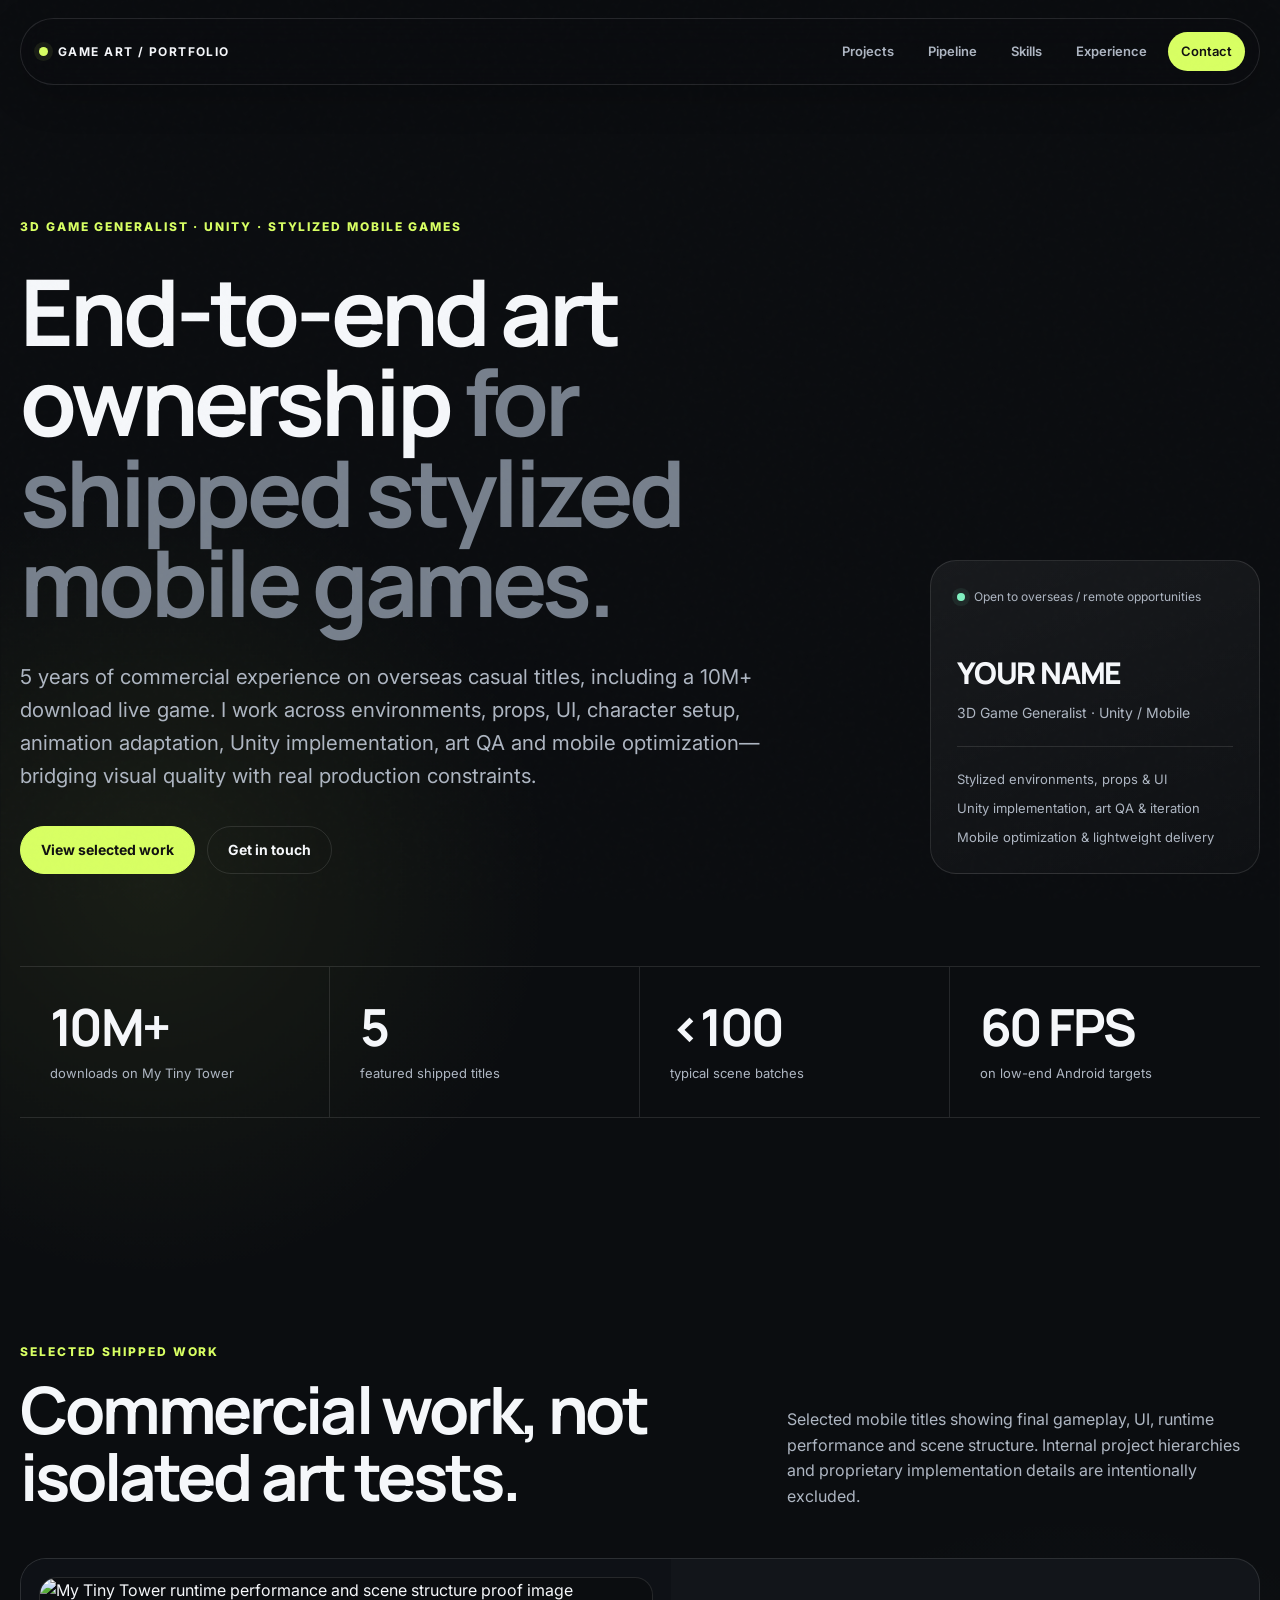
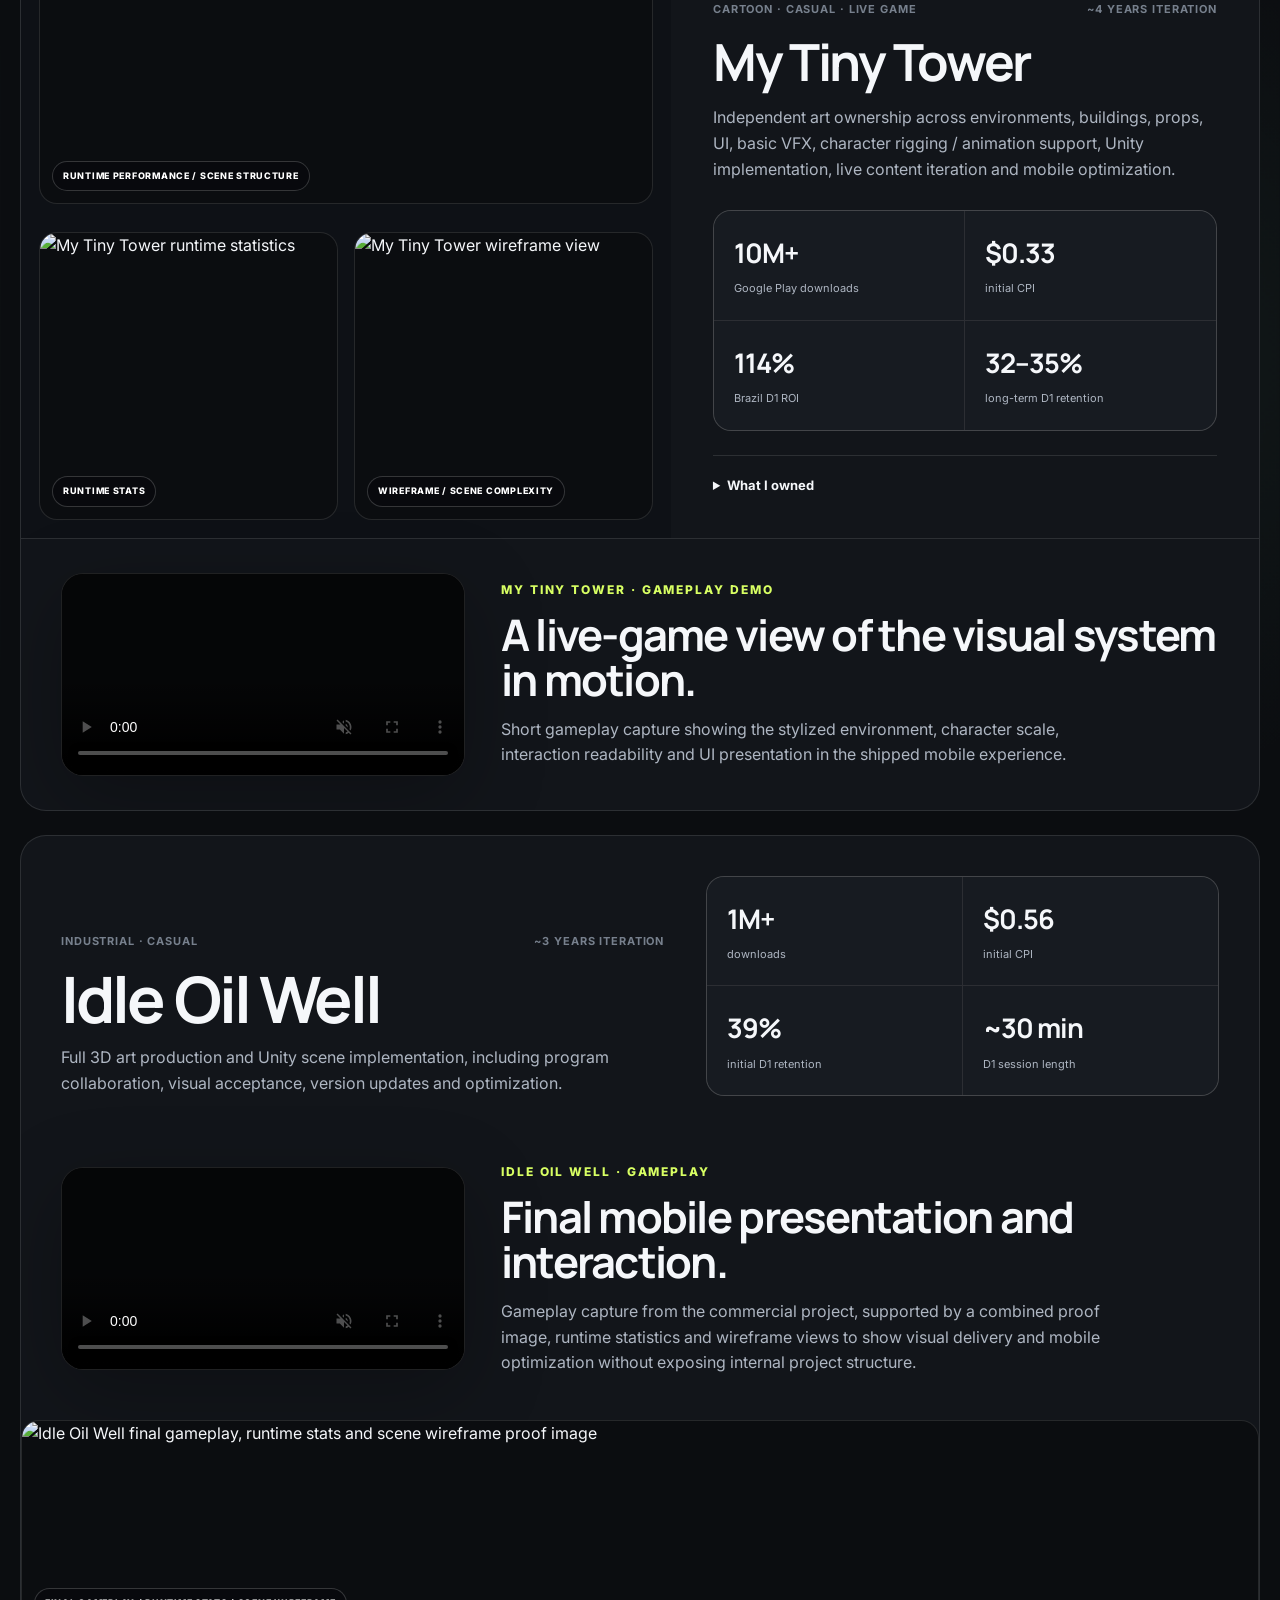
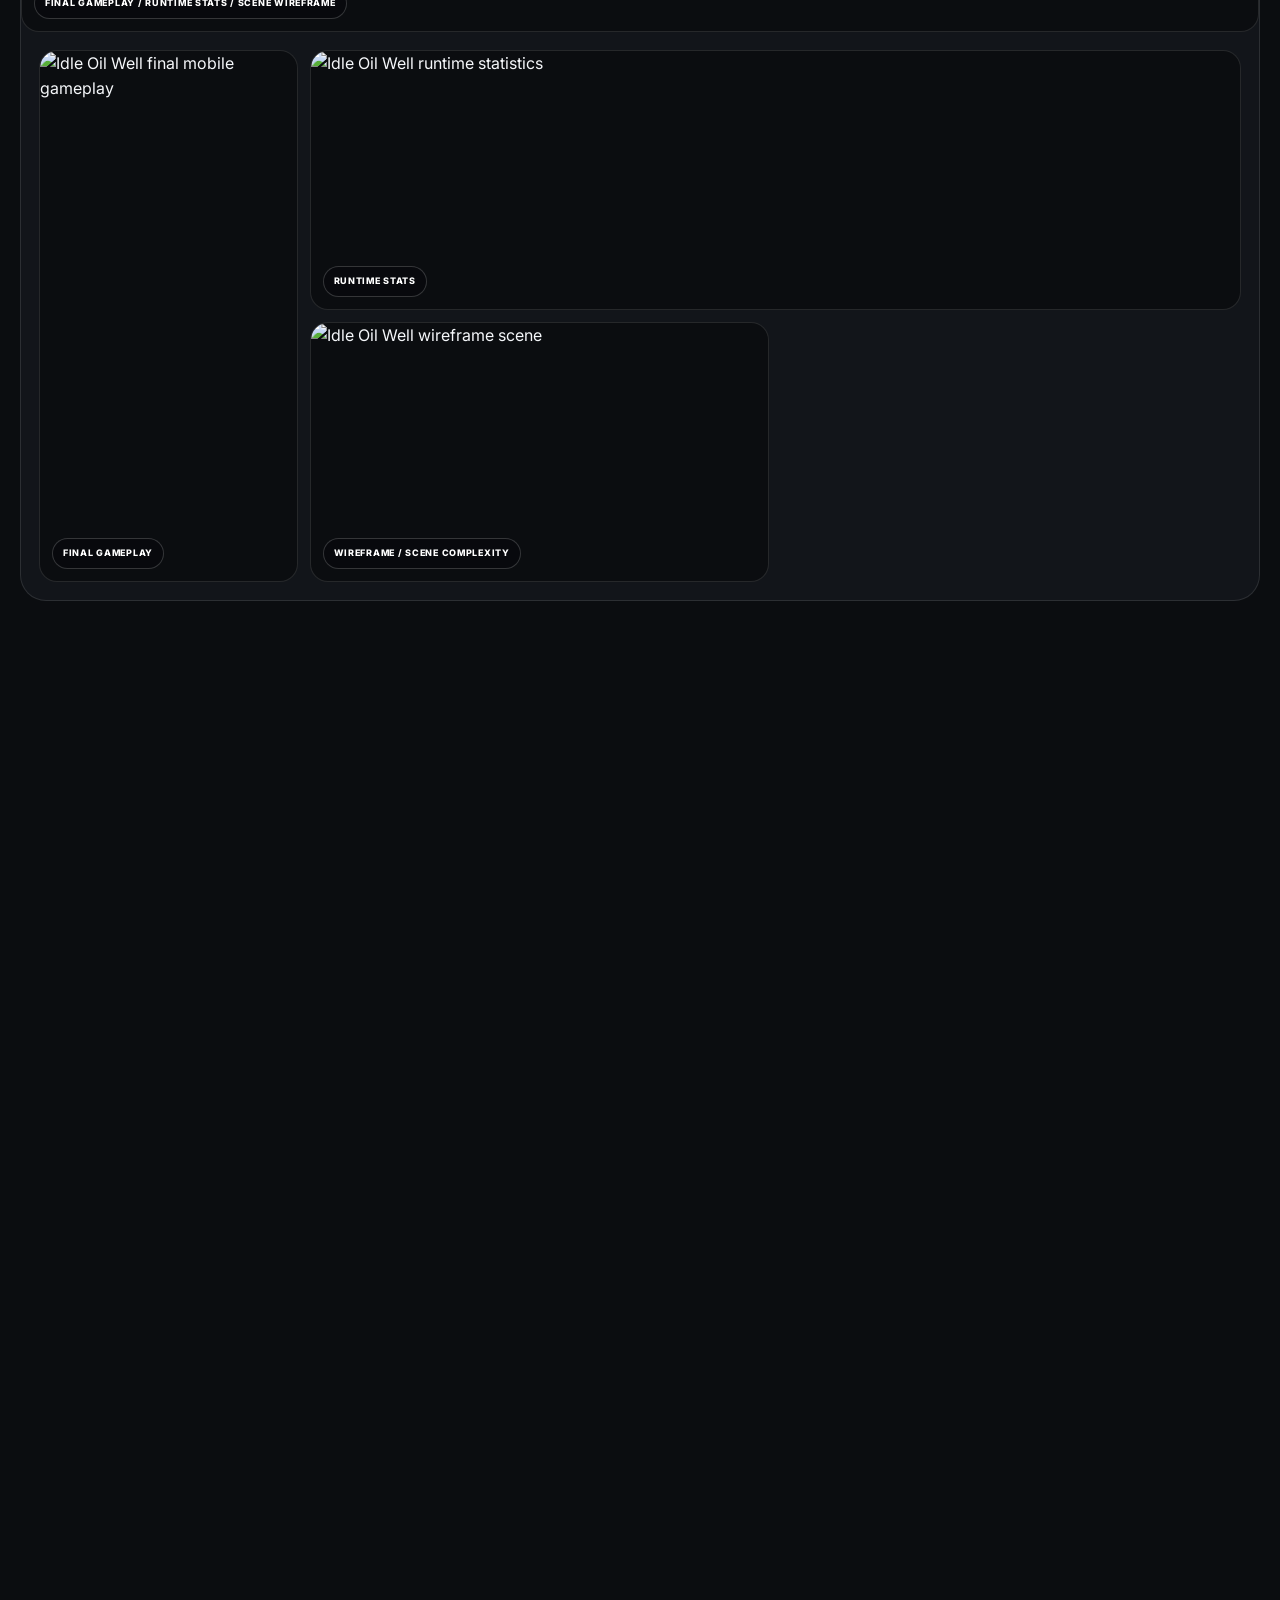
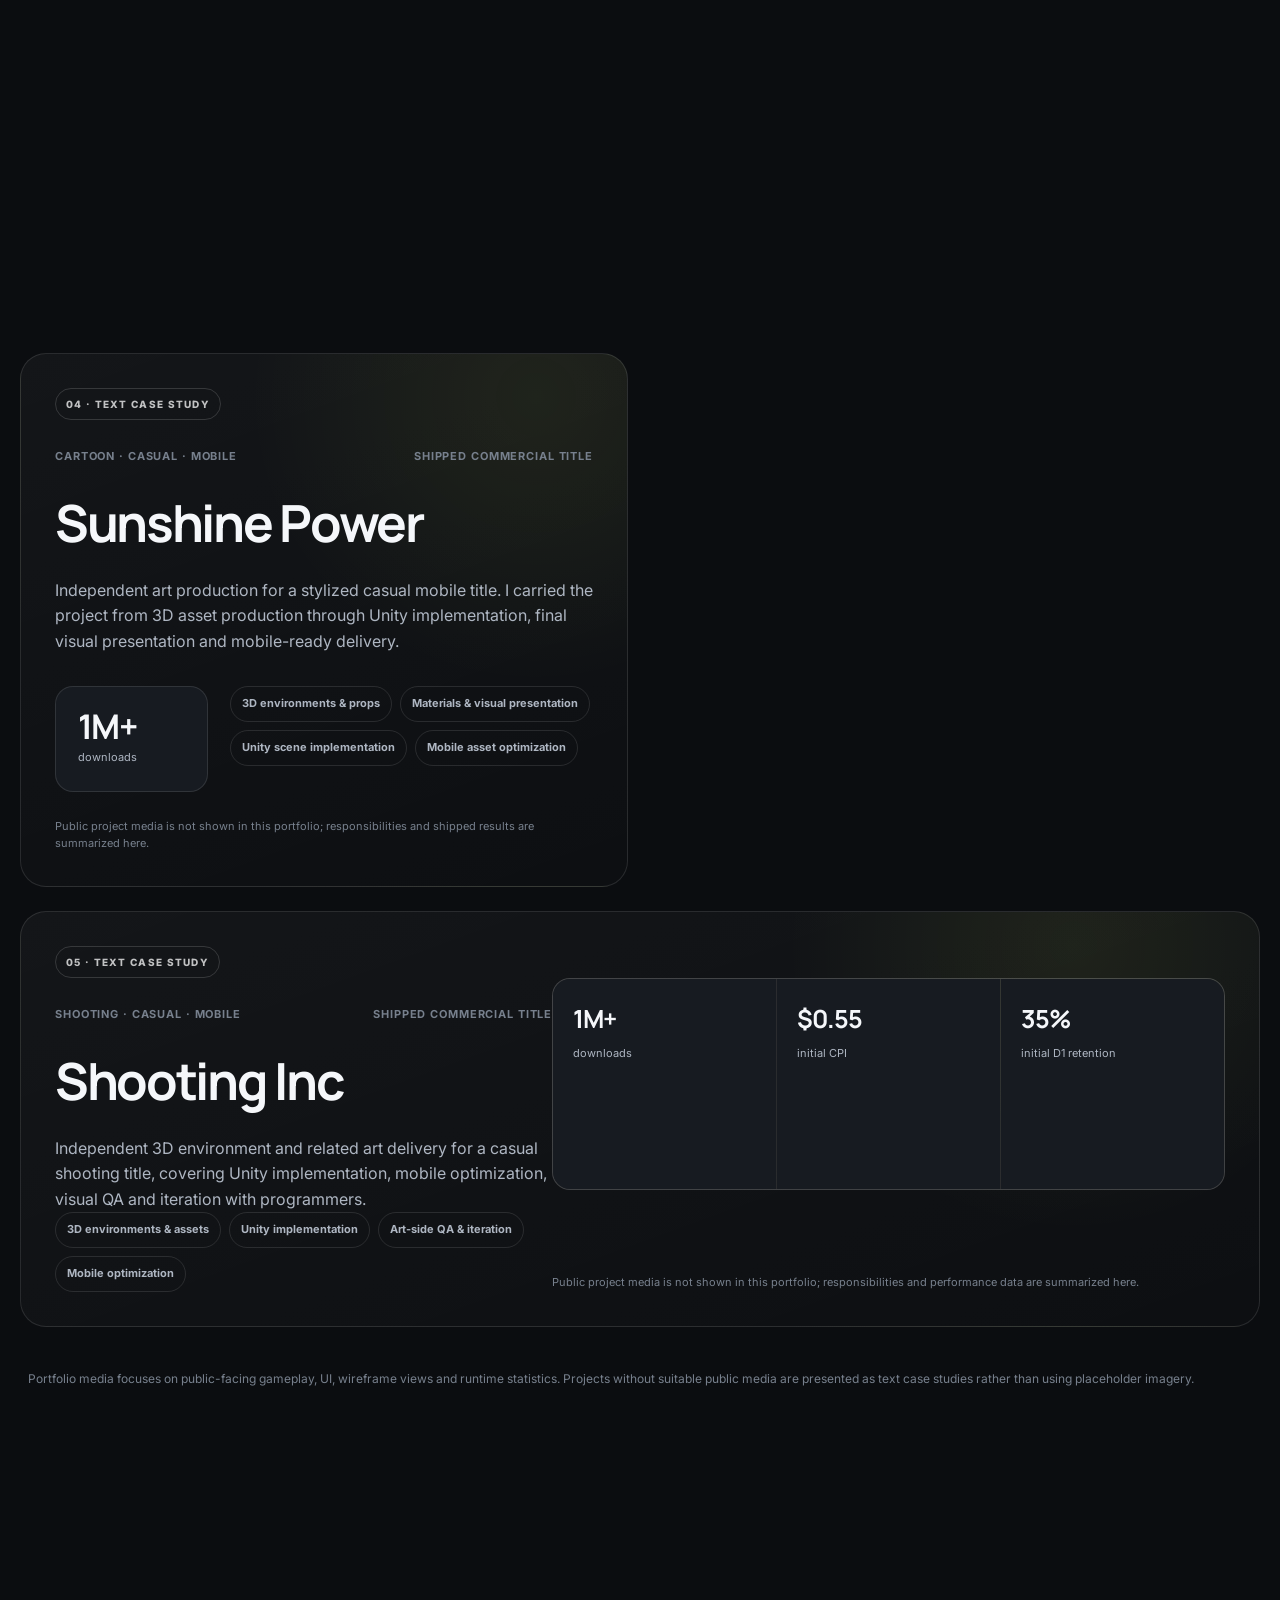
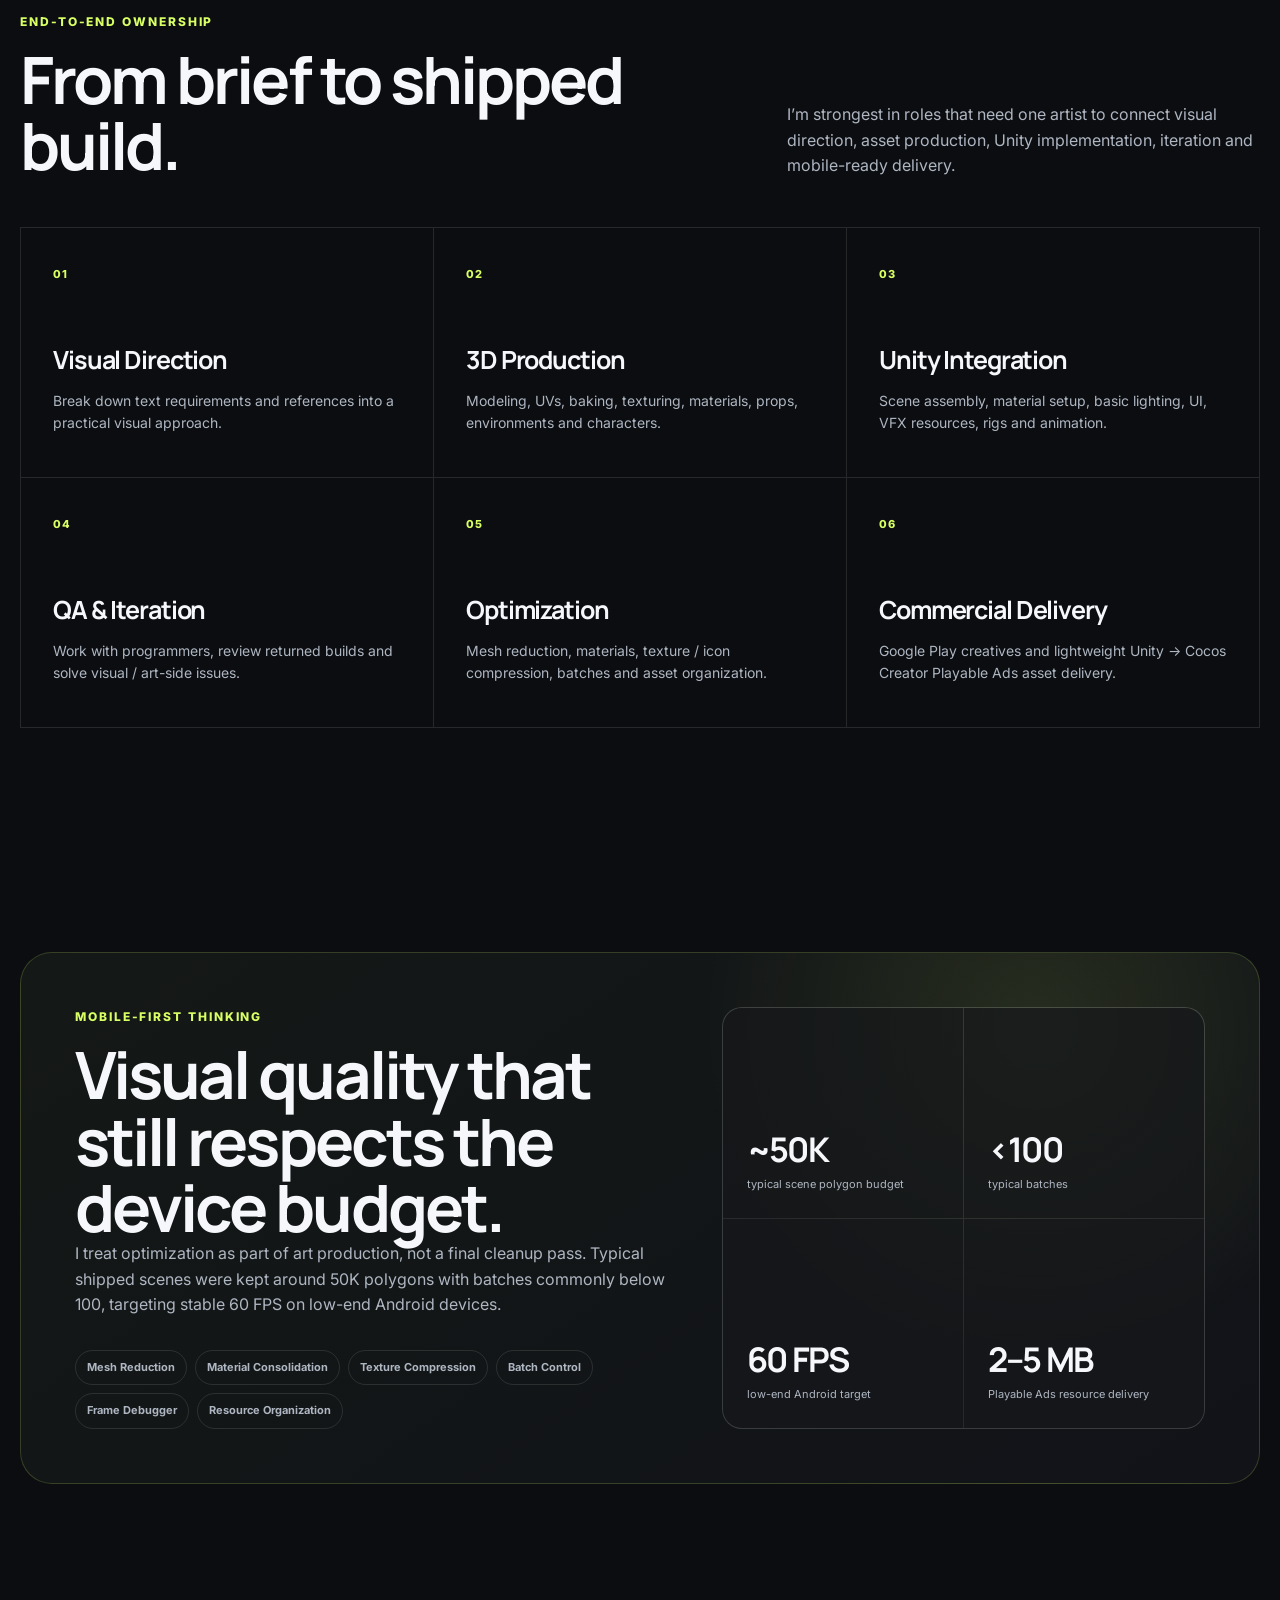
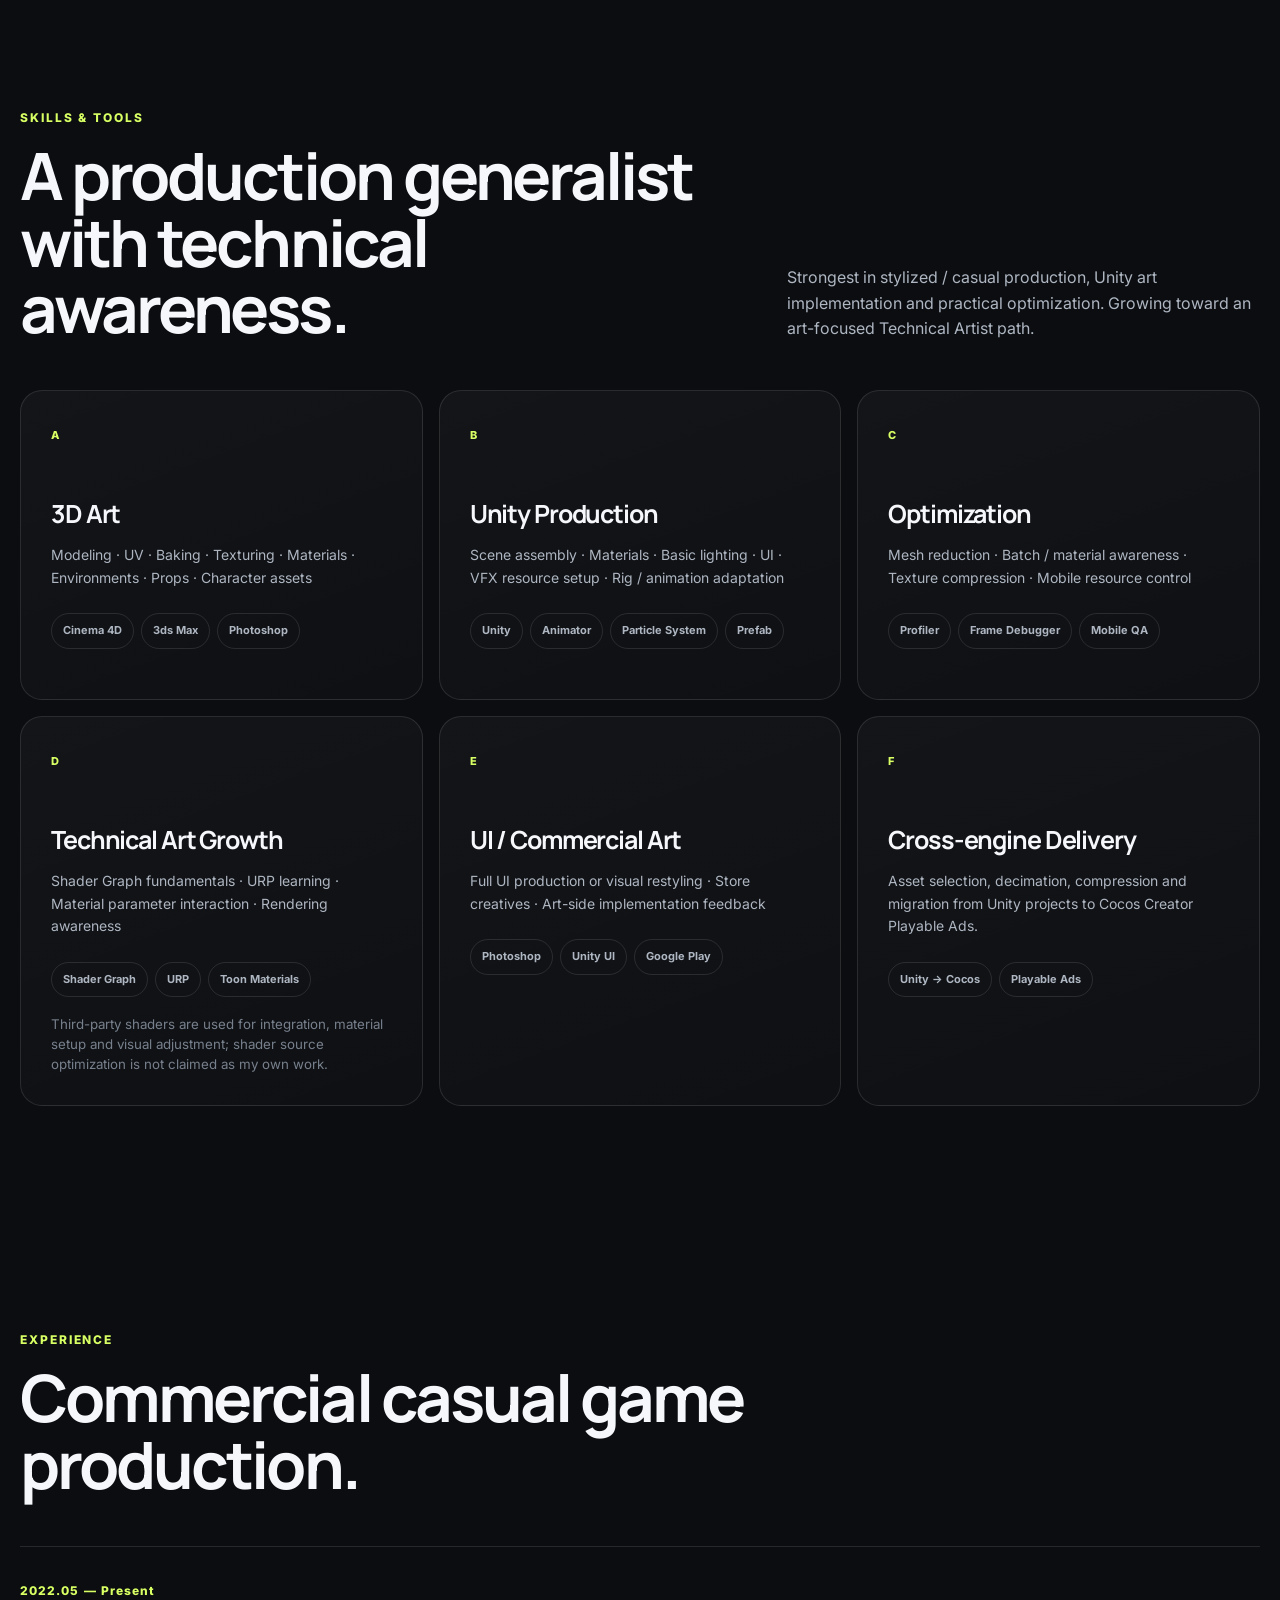
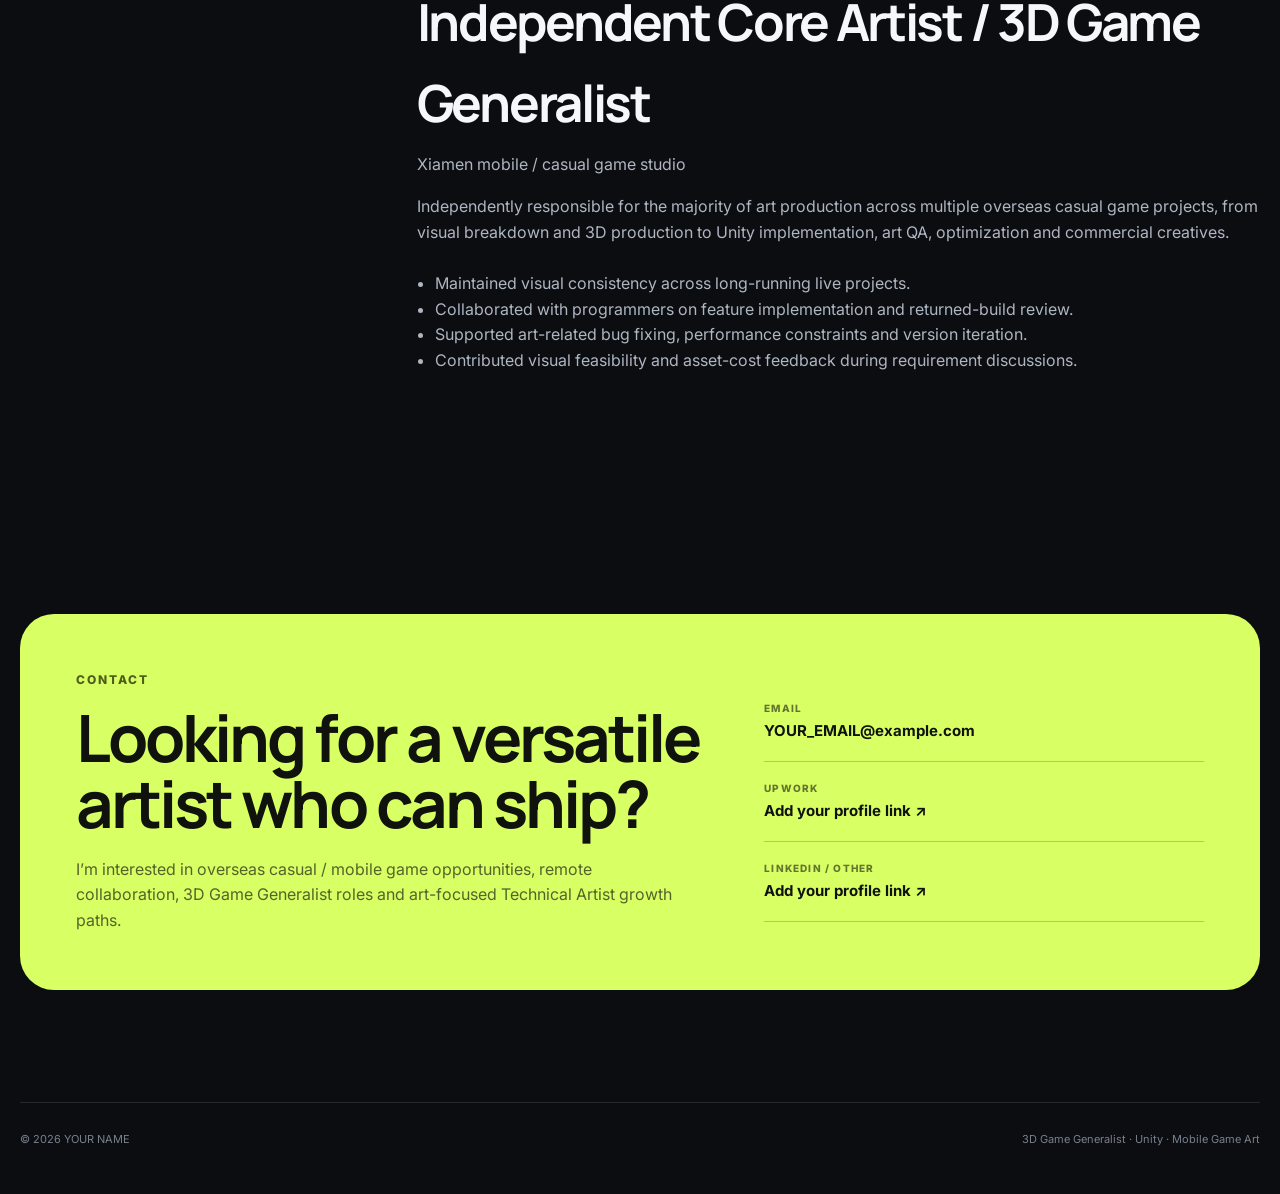
==== assets/index.html @ d9e20661 "Add files via upload" ====
<!DOCTYPE html>
<html lang="en">
<head>
  <meta charset="UTF-8" />
  <meta name="viewport" content="width=device-width, initial-scale=1.0" />
  <meta name="description" content="3D Game Generalist portfolio featuring shipped stylized mobile games, end-to-end art ownership, Unity implementation, art QA and mobile optimization." />
  <title>3D Game Generalist — Portfolio</title>
  <link rel="preconnect" href="https://fonts.googleapis.com">
  <link rel="preconnect" href="https://fonts.gstatic.com" crossorigin>
  <link href="https://fonts.googleapis.com/css2?family=Inter:wght@400;500;600;700;800&family=Manrope:wght@500;600;700;800&display=swap" rel="stylesheet">
  <link rel="stylesheet" href="styles.css" />
</head>
<body>
  <!--
    QUICK EDIT CHECKLIST
    1) Replace "YOUR NAME" in the hero.
    2) Replace email / Upwork / LinkedIn links in #contact.
    3) Replace each .project-visual placeholder with your own screenshots.
    4) Add a PDF resume link if desired.
  -->

  <div class="noise"></div>

  <header class="site-header">
    <a class="brand" href="#top" aria-label="Back to top">
      <span class="brand-dot"></span>
      <span>GAME ART / PORTFOLIO</span>
    </a>

    <button class="menu-toggle" aria-label="Toggle navigation" aria-expanded="false">
      <span></span><span></span>
    </button>

    <nav class="nav-links" aria-label="Primary navigation">
      <a href="#projects">Projects</a>
      <a href="#pipeline">Pipeline</a>
      <a href="#skills">Skills</a>
      <a href="#experience">Experience</a>
      <a class="nav-cta" href="#contact">Contact</a>
    </nav>
  </header>

  <main id="top">
    <section class="hero section">
      <div class="eyebrow reveal">3D GAME GENERALIST · UNITY · STYLIZED MOBILE GAMES</div>

      <div class="hero-grid">
        <div class="hero-copy">
          <h1 class="reveal">
            End-to-end art ownership
            <span>for shipped stylized mobile games.</span>
          </h1>

          <p class="hero-lede reveal">
            5 years of commercial experience on overseas casual titles, including a
            10M+ download live game. I work across environments, props, UI, character setup,
            animation adaptation, Unity implementation, art QA and mobile optimization—
            bridging visual quality with real production constraints.
          </p>

          <div class="hero-actions reveal">
            <a class="button primary" href="#projects">View selected work</a>
            <a class="button ghost" href="#contact">Get in touch</a>
          </div>
        </div>

        <aside class="hero-card reveal">
          <div class="status">
            <span class="status-dot"></span>
            <span>Open to overseas / remote opportunities</span>
          </div>

          <div class="hero-card-title">YOUR NAME</div>
          <div class="hero-card-role">3D Game Generalist · Unity / Mobile</div>

          <div class="hero-card-divider"></div>

          <div class="mini-list">
            <span>Stylized environments, props & UI</span>
            <span>Unity implementation, art QA & iteration</span>
            <span>Mobile optimization & lightweight delivery</span>
          </div>
        </aside>
      </div>

      <div class="metrics reveal" aria-label="Career highlights">
        <div class="metric">
          <strong>10M+</strong>
          <span>downloads on My Tiny Tower</span>
        </div>
        <div class="metric">
          <strong>5</strong>
          <span>featured shipped titles</span>
        </div>
        <div class="metric">
          <strong>&lt;100</strong>
          <span>typical scene batches</span>
        </div>
        <div class="metric">
          <strong>60 FPS</strong>
          <span>on low-end Android targets</span>
        </div>
      </div>
    </section>

    
    <section class="section projects-section" id="projects">
      <div class="section-heading reveal">
        <div>
          <div class="eyebrow">SELECTED SHIPPED WORK</div>
          <h2>Commercial work, not isolated art tests.</h2>
        </div>
        <p>
          Selected mobile titles showing final gameplay, UI, runtime performance and scene structure.
          Internal project hierarchies and proprietary implementation details are intentionally excluded.
        </p>
      </div>

      <div class="project-list">
        <article class="project-card featured reveal">
          <div class="case-media">
            <a class="media-frame proof-panel" href="assets/tiny-tower-proof.jpg" target="_blank" rel="noopener">
              <img src="assets/tiny-tower-proof.jpg" alt="My Tiny Tower runtime performance and scene structure proof image" loading="lazy">
              <span class="media-badge">Runtime Performance / Scene Structure</span>
            </a>
            <div class="media-pair media-pair-main">
              <a class="media-frame" href="assets/tiny-tower-performance.webp" target="_blank" rel="noopener">
                <img src="assets/tiny-tower-performance.webp" alt="My Tiny Tower runtime statistics" loading="lazy">
                <span class="media-badge">Runtime Stats</span>
              </a>
              <a class="media-frame" href="assets/tiny-tower-wireframe.webp" target="_blank" rel="noopener">
                <img src="assets/tiny-tower-wireframe.webp" alt="My Tiny Tower wireframe view" loading="lazy">
                <span class="media-badge">Wireframe / Scene Complexity</span>
              </a>
            </div>
          </div>

          <div class="project-content">
            <div class="project-topline">
              <span>Cartoon · Casual · Live Game</span>
              <span>~4 years iteration</span>
            </div>
            <h3>My Tiny Tower</h3>
            <p class="project-summary">
              Independent art ownership across environments, buildings, props, UI,
              basic VFX, character rigging / animation support, Unity implementation,
              live content iteration and mobile optimization.
            </p>

            <div class="project-kpis">
              <div><strong>10M+</strong><span>Google Play downloads</span></div>
              <div><strong>$0.33</strong><span>initial CPI</span></div>
              <div><strong>114%</strong><span>Brazil D1 ROI</span></div>
              <div><strong>32–35%</strong><span>long-term D1 retention</span></div>
            </div>

            <details>
              <summary>What I owned</summary>
              <ul>
                <li>3D environment, buildings, props, materials and visual consistency.</li>
                <li>UI production / restyling, basic VFX resource setup and character rigging.</li>
                <li>Animation sourcing, adaptation and Unity-side implementation.</li>
                <li>Long-term content updates, visual QA and art-related bug fixing.</li>
                <li>Mesh reduction, material / texture optimization and resource organization.</li>
              </ul>
            </details>
          </div>

          <div class="video-feature tower-video-feature">
            <div class="video-shell">
              <video controls muted playsinline preload="metadata" poster="assets/my-tiny-tower-gameplay-poster.jpg">
                <source src="assets/my-tiny-tower-gameplay.mp4" type="video/mp4">
                Your browser does not support HTML5 video.
              </video>
            </div>
            <div class="video-copy">
              <div class="eyebrow">MY TINY TOWER · GAMEPLAY DEMO</div>
              <h4>A live-game view of the visual system in motion.</h4>
              <p>
                Short gameplay capture showing the stylized environment, character scale,
                interaction readability and UI presentation in the shipped mobile experience.
              </p>
            </div>
          </div>
        </article>

        <article class="project-card reveal">
          <div class="case-study-head">
            <div>
              <div class="project-topline">
                <span>Industrial · Casual</span>
                <span>~3 years iteration</span>
              </div>
              <h3>Idle Oil Well</h3>
              <p>
                Full 3D art production and Unity scene implementation, including program collaboration,
                visual acceptance, version updates and optimization.
              </p>
            </div>
            <div class="project-kpis compact">
              <div><strong>1M+</strong><span>downloads</span></div>
              <div><strong>$0.56</strong><span>initial CPI</span></div>
              <div><strong>39%</strong><span>initial D1 retention</span></div>
              <div><strong>~30 min</strong><span>D1 session length</span></div>
            </div>
          </div>

          <div class="video-feature oil-video-feature">
            <div class="video-shell">
              <video controls muted playsinline preload="metadata" poster="assets/idle-oil-gameplay-poster.jpg">
                <source src="assets/idle-oil-gameplay.mp4" type="video/mp4">
                Your browser does not support HTML5 video.
              </video>
            </div>
            <div class="video-copy">
              <div class="eyebrow">IDLE OIL WELL · GAMEPLAY</div>
              <h4>Final mobile presentation and interaction.</h4>
              <p>
                Gameplay capture from the commercial project, supported by a combined
                proof image, runtime statistics and wireframe views to show visual delivery
                and mobile optimization without exposing internal project structure.
              </p>
            </div>
          </div>

          <a class="media-frame proof-panel section-proof" href="assets/idle-oil-proof.jpg" target="_blank" rel="noopener">
            <img src="assets/idle-oil-proof.jpg" alt="Idle Oil Well final gameplay, runtime stats and scene wireframe proof image" loading="lazy">
            <span class="media-badge">Final Gameplay / Runtime Stats / Scene Wireframe</span>
          </a>

          <div class="production-gallery oil-gallery safe-gallery">
            <a class="media-frame portrait" href="assets/idle-oil-gameplay.webp" target="_blank" rel="noopener">
              <img src="assets/idle-oil-gameplay.webp" alt="Idle Oil Well final mobile gameplay" loading="lazy">
              <span class="media-badge">Final Gameplay</span>
            </a>
            <a class="media-frame landscape" href="assets/idle-oil-performance.webp" target="_blank" rel="noopener">
              <img src="assets/idle-oil-performance.webp" alt="Idle Oil Well runtime statistics" loading="lazy">
              <span class="media-badge">Runtime Stats</span>
            </a>
            <a class="media-frame landscape" href="assets/idle-oil-wireframe.webp" target="_blank" rel="noopener">
              <img src="assets/idle-oil-wireframe.webp" alt="Idle Oil Well wireframe scene" loading="lazy">
              <span class="media-badge">Wireframe / Scene Complexity</span>
            </a>
          </div>
        </article>

        <article class="project-card reveal">
          <div class="case-study-head">
            <div>
              <div class="project-topline">
                <span>Cute · Casual · Character / Environment</span>
                <span>Commercial project</span>
              </div>
              <h3>Cat Train Tycoon</h3>
              <p>
                Cat characters, train / station environments, props and UI, plus rigging,
                animation adaptation, Unity implementation and mobile optimization.
              </p>
            </div>
            <div class="single-stat project-download"><strong>500K+</strong> Google Play downloads</div>
          </div>

          <div class="video-feature">
            <div class="video-shell">
              <video controls muted playsinline preload="metadata" poster="assets/cat-train-gameplay.webp">
                <source src="assets/cat-train-gameplay.mp4" type="video/mp4">
                Your browser does not support HTML5 video.
              </video>
            </div>
            <div class="video-copy">
              <div class="eyebrow">GAMEPLAY CAPTURE</div>
              <h4>From Unity scene assembly to live mobile presentation.</h4>
              <p>
                This clip shows the stylized carriage environment, cat characters, UI interaction
                and the final in-game presentation. Supporting images below include a combined proof image,
                UI, final gameplay and scene wireframe structure.
              </p>
            </div>
          </div>

          <a class="media-frame proof-panel section-proof" href="assets/cat-train-proof.jpg" target="_blank" rel="noopener">
            <img src="assets/cat-train-proof.jpg" alt="Cat Train Tycoon final gameplay, runtime stats and scene wireframe proof image" loading="lazy">
            <span class="media-badge">Final Gameplay / Runtime Stats / Scene Wireframe</span>
          </a>

          <div class="production-gallery cat-gallery safe-gallery">
            <a class="media-frame portrait" href="assets/cat-train-ui.webp" target="_blank" rel="noopener">
              <img src="assets/cat-train-ui.webp" alt="Cat Train Tycoon UI screen" loading="lazy">
              <span class="media-badge">UI / Character System</span>
            </a>
            <a class="media-frame portrait" href="assets/cat-train-gameplay.webp" target="_blank" rel="noopener">
              <img src="assets/cat-train-gameplay.webp" alt="Cat Train Tycoon gameplay screenshot" loading="lazy">
              <span class="media-badge">Final Gameplay</span>
            </a>
            <a class="media-frame landscape" href="assets/cat-train-wireframe.webp" target="_blank" rel="noopener">
              <img src="assets/cat-train-wireframe.webp" alt="Cat Train Tycoon wireframe view" loading="lazy">
              <span class="media-badge">Wireframe / Scene Complexity</span>
            </a>
          </div>
        </article>

        <div class="project-grid text-case-grid">
          <article class="project-card small text-case-card reveal">
            <div class="text-case-head">
              <div class="visual-label">04 · TEXT CASE STUDY</div>
              <div class="project-topline">
                <span>Cartoon · Casual · Mobile</span>
                <span>Shipped Commercial Title</span>
              </div>
              <h3>Sunshine Power</h3>
              <p class="text-case-summary">
                Independent art production for a stylized casual mobile title. I carried the
                project from 3D asset production through Unity implementation, final visual
                presentation and mobile-ready delivery.
              </p>
            </div>

            <div class="text-case-body">
              <div class="text-case-stat">
                <strong>1M+</strong>
                <span>downloads</span>
              </div>
              <div class="text-case-focus">
                <span>3D environments & props</span>
                <span>Materials & visual presentation</span>
                <span>Unity scene implementation</span>
                <span>Mobile asset optimization</span>
              </div>
            </div>

            <div class="text-case-note">
              Public project media is not shown in this portfolio; responsibilities and shipped results are summarized here.
            </div>
          </article>

          <article class="project-card small text-case-card reveal">
            <div class="text-case-head">
              <div class="visual-label">05 · TEXT CASE STUDY</div>
              <div class="project-topline">
                <span>Shooting · Casual · Mobile</span>
                <span>Shipped Commercial Title</span>
              </div>
              <h3>Shooting Inc</h3>
              <p class="text-case-summary">
                Independent 3D environment and related art delivery for a casual shooting title,
                covering Unity implementation, mobile optimization, visual QA and iteration with programmers.
              </p>
            </div>

            <div class="text-case-kpis">
              <div><strong>1M+</strong><span>downloads</span></div>
              <div><strong>$0.55</strong><span>initial CPI</span></div>
              <div><strong>35%</strong><span>initial D1 retention</span></div>
            </div>

            <div class="text-case-focus">
              <span>3D environments & assets</span>
              <span>Unity implementation</span>
              <span>Art-side QA & iteration</span>
              <span>Mobile optimization</span>
            </div>

            <div class="text-case-note">
              Public project media is not shown in this portfolio; responsibilities and performance data are summarized here.
            </div>
          </article>
        </div>

      <p class="media-note reveal">
        Portfolio media focuses on public-facing gameplay, UI, wireframe views and runtime statistics.
        Projects without suitable public media are presented as text case studies rather than using placeholder imagery.
      </p>
    </section>

    <section class="section" id="pipeline">
      <div class="section-heading reveal">
        <div>
          <div class="eyebrow">END-TO-END OWNERSHIP</div>
          <h2>From brief to shipped build.</h2>
        </div>
        <p>
          I’m strongest in roles that need one artist to connect visual direction,
          asset production, Unity implementation, iteration and mobile-ready delivery.
        </p>
      </div>

      <div class="pipeline reveal">
        <div class="pipeline-item">
          <span>01</span>
          <h3>Visual Direction</h3>
          <p>Break down text requirements and references into a practical visual approach.</p>
        </div>
        <div class="pipeline-item">
          <span>02</span>
          <h3>3D Production</h3>
          <p>Modeling, UVs, baking, texturing, materials, props, environments and characters.</p>
        </div>
        <div class="pipeline-item">
          <span>03</span>
          <h3>Unity Integration</h3>
          <p>Scene assembly, material setup, basic lighting, UI, VFX resources, rigs and animation.</p>
        </div>
        <div class="pipeline-item">
          <span>04</span>
          <h3>QA & Iteration</h3>
          <p>Work with programmers, review returned builds and solve visual / art-side issues.</p>
        </div>
        <div class="pipeline-item">
          <span>05</span>
          <h3>Optimization</h3>
          <p>Mesh reduction, materials, texture / icon compression, batches and asset organization.</p>
        </div>
        <div class="pipeline-item">
          <span>06</span>
          <h3>Commercial Delivery</h3>
          <p>Google Play creatives and lightweight Unity → Cocos Creator Playable Ads asset delivery.</p>
        </div>
      </div>
    </section>

    <section class="section optimization-section">
      <div class="optimization-card reveal">
        <div class="optimization-copy">
          <div class="eyebrow">MOBILE-FIRST THINKING</div>
          <h2>Visual quality that still respects the device budget.</h2>
          <p>
            I treat optimization as part of art production, not a final cleanup pass.
            Typical shipped scenes were kept around 50K polygons with batches commonly
            below 100, targeting stable 60 FPS on low-end Android devices.
          </p>

          <div class="optimization-tags">
            <span>Mesh Reduction</span>
            <span>Material Consolidation</span>
            <span>Texture Compression</span>
            <span>Batch Control</span>
            <span>Frame Debugger</span>
            <span>Resource Organization</span>
          </div>
        </div>

        <div class="optimization-stats">
          <div>
            <strong>~50K</strong>
            <span>typical scene polygon budget</span>
          </div>
          <div>
            <strong>&lt;100</strong>
            <span>typical batches</span>
          </div>
          <div>
            <strong>60 FPS</strong>
            <span>low-end Android target</span>
          </div>
          <div>
            <strong>2–5 MB</strong>
            <span>Playable Ads resource delivery</span>
          </div>
        </div>
      </div>
    </section>

    <section class="section" id="skills">
      <div class="section-heading reveal">
        <div>
          <div class="eyebrow">SKILLS & TOOLS</div>
          <h2>A production generalist with technical awareness.</h2>
        </div>
        <p>
          Strongest in stylized / casual production, Unity art implementation and
          practical optimization. Growing toward an art-focused Technical Artist path.
        </p>
      </div>

      <div class="skills-grid">
        <div class="skill-card reveal">
          <span class="skill-index">A</span>
          <h3>3D Art</h3>
          <p>Modeling · UV · Baking · Texturing · Materials · Environments · Props · Character assets</p>
          <div class="tool-row"><span>Cinema 4D</span><span>3ds Max</span><span>Photoshop</span></div>
        </div>

        <div class="skill-card reveal">
          <span class="skill-index">B</span>
          <h3>Unity Production</h3>
          <p>Scene assembly · Materials · Basic lighting · UI · VFX resource setup · Rig / animation adaptation</p>
          <div class="tool-row"><span>Unity</span><span>Animator</span><span>Particle System</span><span>Prefab</span></div>
        </div>

        <div class="skill-card reveal">
          <span class="skill-index">C</span>
          <h3>Optimization</h3>
          <p>Mesh reduction · Batch / material awareness · Texture compression · Mobile resource control</p>
          <div class="tool-row"><span>Profiler</span><span>Frame Debugger</span><span>Mobile QA</span></div>
        </div>

        <div class="skill-card reveal">
          <span class="skill-index">D</span>
          <h3>Technical Art Growth</h3>
          <p>Shader Graph fundamentals · URP learning · Material parameter interaction · Rendering awareness</p>
          <div class="tool-row"><span>Shader Graph</span><span>URP</span><span>Toon Materials</span></div>
          <small>
            Third-party shaders are used for integration, material setup and visual adjustment;
            shader source optimization is not claimed as my own work.
          </small>
        </div>

        <div class="skill-card reveal">
          <span class="skill-index">E</span>
          <h3>UI / Commercial Art</h3>
          <p>Full UI production or visual restyling · Store creatives · Art-side implementation feedback</p>
          <div class="tool-row"><span>Photoshop</span><span>Unity UI</span><span>Google Play</span></div>
        </div>

        <div class="skill-card reveal">
          <span class="skill-index">F</span>
          <h3>Cross-engine Delivery</h3>
          <p>Asset selection, decimation, compression and migration from Unity projects to Cocos Creator Playable Ads.</p>
          <div class="tool-row"><span>Unity → Cocos</span><span>Playable Ads</span></div>
        </div>
      </div>
    </section>

    <section class="section experience-section" id="experience">
      <div class="section-heading reveal">
        <div>
          <div class="eyebrow">EXPERIENCE</div>
          <h2>Commercial casual game production.</h2>
        </div>
      </div>

      <div class="timeline reveal">
        <div class="timeline-date">2022.05 — Present</div>
        <div class="timeline-content">
          <h3>Independent Core Artist / 3D Game Generalist</h3>
          <p class="company">Xiamen mobile / casual game studio</p>
          <p>
            Independently responsible for the majority of art production across multiple
            overseas casual game projects, from visual breakdown and 3D production to
            Unity implementation, art QA, optimization and commercial creatives.
          </p>
          <ul>
            <li>Maintained visual consistency across long-running live projects.</li>
            <li>Collaborated with programmers on feature implementation and returned-build review.</li>
            <li>Supported art-related bug fixing, performance constraints and version iteration.</li>
            <li>Contributed visual feasibility and asset-cost feedback during requirement discussions.</li>
          </ul>
        </div>
      </div>
    </section>

    <section class="section contact-section" id="contact">
      <div class="contact-card reveal">
        <div>
          <div class="eyebrow">CONTACT</div>
          <h2>Looking for a versatile artist who can ship?</h2>
          <p>
            I’m interested in overseas casual / mobile game opportunities, remote collaboration,
            3D Game Generalist roles and art-focused Technical Artist growth paths.
          </p>
        </div>

        <div class="contact-links">
          <a href="mailto:YOUR_EMAIL@example.com">
            <span>Email</span>
            <strong>YOUR_EMAIL@example.com</strong>
          </a>
          <a href="#" onclick="return false;">
            <span>Upwork</span>
            <strong>Add your profile link ↗</strong>
          </a>
          <a href="#" onclick="return false;">
            <span>LinkedIn / Other</span>
            <strong>Add your profile link ↗</strong>
          </a>
        </div>
      </div>
    </section>
  </main>

  <footer>
    <span>© <span id="year"></span> YOUR NAME</span>
    <span>3D Game Generalist · Unity · Mobile Game Art</span>
  </footer>

  <script src="script.js"></script>
</body>
</html>
---- assets/styles.css ----
:root {
  --bg: #0b0d10;
  --surface: #12151a;
  --surface-2: #171b21;
  --line: rgba(255,255,255,.11);
  --text: #f5f7fa;
  --muted: #aeb6c2;
  --muted-2: #77808d;
  --accent: #d8ff63;
  --accent-2: #80f0c0;
  --radius: 26px;
  --max: 1240px;
}

* { box-sizing: border-box; }

html {
  scroll-behavior: smooth;
  background: var(--bg);
}

body {
  margin: 0;
  color: var(--text);
  background:
    radial-gradient(circle at 12% 8%, rgba(216,255,99,.07), transparent 25rem),
    radial-gradient(circle at 84% 18%, rgba(128,240,192,.06), transparent 28rem),
    var(--bg);
  font-family: Inter, system-ui, -apple-system, BlinkMacSystemFont, "Segoe UI", sans-serif;
  line-height: 1.6;
}

a { color: inherit; text-decoration: none; }
button { font: inherit; }

.noise {
  pointer-events: none;
  position: fixed;
  inset: 0;
  z-index: 9999;
  opacity: .035;
  background-image: url("data:image/svg+xml,%3Csvg viewBox='0 0 180 180' xmlns='http://www.w3.org/2000/svg'%3E%3Cfilter id='n'%3E%3CfeTurbulence type='fractalNoise' baseFrequency='.9' numOctaves='4' stitchTiles='stitch'/%3E%3C/filter%3E%3Crect width='100%25' height='100%25' filter='url(%23n)' opacity='.35'/%3E%3C/svg%3E");
}

.site-header {
  width: min(calc(100% - 40px), var(--max));
  margin: 18px auto 0;
  padding: 13px 14px 13px 18px;
  display: flex;
  align-items: center;
  justify-content: space-between;
  position: sticky;
  top: 16px;
  z-index: 100;
  border: 1px solid var(--line);
  border-radius: 999px;
  background: rgba(11,13,16,.76);
  backdrop-filter: blur(20px);
  box-shadow: 0 10px 40px rgba(0,0,0,.2);
}

.brand {
  display: flex;
  align-items: center;
  gap: 10px;
  font-size: 12px;
  letter-spacing: .12em;
  font-weight: 700;
}

.brand-dot {
  width: 9px;
  height: 9px;
  border-radius: 50%;
  background: var(--accent);
  box-shadow: 0 0 0 5px rgba(216,255,99,.08);
}

.nav-links {
  display: flex;
  align-items: center;
  gap: 8px;
}

.nav-links a {
  color: var(--muted);
  font-size: 13px;
  font-weight: 600;
  padding: 9px 13px;
  border-radius: 999px;
  transition: .2s ease;
}

.nav-links a:hover {
  color: var(--text);
  background: rgba(255,255,255,.06);
}

.nav-links .nav-cta {
  color: #111;
  background: var(--accent);
}

.menu-toggle { display: none; }

.section {
  width: min(calc(100% - 40px), var(--max));
  margin: 0 auto;
  padding: 112px 0;
}

.hero {
  padding-top: 132px;
}

.eyebrow {
  color: var(--accent);
  font-size: 12px;
  font-weight: 800;
  letter-spacing: .16em;
  text-transform: uppercase;
}

.hero-grid {
  display: grid;
  grid-template-columns: 1.45fr .55fr;
  gap: 40px;
  align-items: end;
  margin-top: 30px;
}

h1, h2, h3 {
  font-family: Manrope, Inter, sans-serif;
  margin-top: 0;
  letter-spacing: -.045em;
}

h1 {
  font-size: clamp(52px, 7.2vw, 104px);
  line-height: .98;
  margin-bottom: 34px;
  max-width: 980px;
}

h1 span {
  color: var(--muted-2);
}

.hero-lede {
  max-width: 760px;
  color: var(--muted);
  font-size: clamp(17px, 1.6vw, 21px);
}

.hero-actions {
  display: flex;
  gap: 12px;
  margin-top: 34px;
}

.button {
  display: inline-flex;
  min-height: 48px;
  align-items: center;
  justify-content: center;
  padding: 0 20px;
  border-radius: 999px;
  border: 1px solid var(--line);
  font-size: 14px;
  font-weight: 700;
}

.button.primary {
  color: #111;
  background: var(--accent);
  border-color: var(--accent);
}

.button.ghost:hover {
  background: rgba(255,255,255,.06);
}

.hero-card {
  padding: 26px;
  border: 1px solid var(--line);
  border-radius: var(--radius);
  background: linear-gradient(160deg, rgba(255,255,255,.055), rgba(255,255,255,.018));
}

.status {
  display: flex;
  gap: 9px;
  align-items: center;
  color: var(--muted);
  font-size: 12px;
}

.status-dot {
  width: 8px;
  height: 8px;
  border-radius: 50%;
  background: var(--accent-2);
  box-shadow: 0 0 0 5px rgba(128,240,192,.08);
}

.hero-card-title {
  margin-top: 42px;
  font-family: Manrope, sans-serif;
  font-size: 30px;
  font-weight: 800;
  letter-spacing: -.04em;
}

.hero-card-role {
  color: var(--muted);
  font-size: 14px;
  margin-top: 5px;
}

.hero-card-divider {
  height: 1px;
  background: var(--line);
  margin: 22px 0;
}

.mini-list {
  display: grid;
  gap: 8px;
  color: var(--muted);
  font-size: 13px;
}

.metrics {
  display: grid;
  grid-template-columns: repeat(4, 1fr);
  margin-top: 92px;
  border-top: 1px solid var(--line);
  border-bottom: 1px solid var(--line);
}

.metric {
  min-height: 150px;
  padding: 30px;
  display: flex;
  flex-direction: column;
  justify-content: center;
  border-right: 1px solid var(--line);
}

.metric:last-child { border-right: 0; }

.metric strong {
  font-family: Manrope, sans-serif;
  font-size: clamp(34px, 4vw, 58px);
  line-height: 1;
  letter-spacing: -.05em;
}

.metric span {
  color: var(--muted);
  font-size: 13px;
  margin-top: 11px;
}

.section-heading {
  display: grid;
  grid-template-columns: 1fr .65fr;
  gap: 40px;
  align-items: end;
  margin-bottom: 48px;
}

.section-heading h2,
.optimization-copy h2,
.contact-card h2 {
  font-size: clamp(38px, 5.1vw, 72px);
  line-height: 1.02;
  margin: 15px 0 0;
}

.section-heading p,
.optimization-copy p,
.contact-card p {
  margin: 0;
  color: var(--muted);
  font-size: 16px;
  max-width: 620px;
}

.project-list {
  display: grid;
  gap: 24px;
}

.project-card {
  overflow: hidden;
  border: 1px solid var(--line);
  border-radius: var(--radius);
  background: var(--surface);
}

.project-card.featured {
  display: grid;
  grid-template-columns: 1.05fr .95fr;
}

.project-visual {
  min-height: 520px;
  padding: 22px;
  display: flex;
  flex-direction: column;
  justify-content: space-between;
  position: relative;
  overflow: hidden;
}

.project-card:not(.featured) > .project-visual {
  min-height: 350px;
}

.project-visual::after {
  content: "";
  position: absolute;
  inset: auto -8% -25% auto;
  width: 64%;
  aspect-ratio: 1;
  border: 1px solid rgba(255,255,255,.13);
  border-radius: 50%;
  box-shadow:
    0 0 0 40px rgba(255,255,255,.018),
    0 0 0 80px rgba(255,255,255,.012);
}

.visual-tower {
  background:
    linear-gradient(140deg, rgba(216,255,99,.15), transparent 42%),
    linear-gradient(30deg, #1b2130, #101319);
}
.visual-oil {
  background:
    linear-gradient(145deg, rgba(226,159,78,.18), transparent 48%),
    linear-gradient(35deg, #231e18, #101216);
}
.visual-sun {
  background:
    radial-gradient(circle at 20% 20%, rgba(255,218,100,.2), transparent 30%),
    linear-gradient(30deg, #242115, #101318);
}
.visual-shoot {
  background:
    linear-gradient(145deg, rgba(115,168,255,.16), transparent 45%),
    linear-gradient(35deg, #182130, #0f1216);
}
.visual-cat {
  background:
    linear-gradient(145deg, rgba(245,151,199,.14), transparent 42%),
    linear-gradient(35deg, #241a21, #111217);
}

.visual-label {
  position: relative;
  z-index: 2;
  width: fit-content;
  padding: 7px 10px;
  border: 1px solid rgba(255,255,255,.15);
  border-radius: 999px;
  font-size: 10px;
  font-weight: 800;
  letter-spacing: .13em;
  color: rgba(255,255,255,.74);
}

.visual-placeholder {
  position: relative;
  z-index: 2;
  display: grid;
  gap: 4px;
}

.visual-placeholder span {
  font-family: Manrope, sans-serif;
  font-size: clamp(34px, 4vw, 64px);
  font-weight: 800;
  letter-spacing: -.05em;
  line-height: .95;
  max-width: 85%;
}

.project-card.small .visual-placeholder span {
  font-size: clamp(28px, 3vw, 44px);
}

.visual-placeholder small {
  color: rgba(255,255,255,.45);
  font-size: 12px;
}

.project-content {
  padding: 34px;
}

.featured .project-content {
  padding: 42px;
  align-self: center;
}

.project-topline {
  display: flex;
  justify-content: space-between;
  gap: 20px;
  color: var(--muted-2);
  font-size: 11px;
  font-weight: 700;
  letter-spacing: .08em;
  text-transform: uppercase;
}

.project-content h3 {
  font-size: clamp(34px, 4vw, 58px);
  line-height: 1;
  margin: 18px 0;
}

.project-summary,
.project-content > p {
  color: var(--muted);
  margin-bottom: 28px;
}

.project-kpis {
  display: grid;
  grid-template-columns: repeat(2, 1fr);
  gap: 1px;
  background: var(--line);
  border: 1px solid var(--line);
  border-radius: 18px;
  overflow: hidden;
}

.project-kpis div {
  background: var(--surface-2);
  padding: 20px;
}

.project-kpis strong {
  display: block;
  font-family: Manrope, sans-serif;
  font-size: 27px;
  letter-spacing: -.04em;
}

.project-kpis span {
  color: var(--muted);
  font-size: 11px;
}

details {
  margin-top: 24px;
  border-top: 1px solid var(--line);
  padding-top: 19px;
}

summary {
  cursor: pointer;
  font-weight: 700;
  font-size: 13px;
}

details ul {
  padding-left: 18px;
  color: var(--muted);
  font-size: 13px;
}

.project-grid {
  display: grid;
  grid-template-columns: repeat(2, 1fr);
  gap: 24px;
}

.project-grid .small:last-child {
  grid-column: 1 / -1;
  display: grid;
  grid-template-columns: .85fr 1.15fr;
}

.single-stat,
.stat-row {
  color: var(--muted);
  font-size: 13px;
}

.single-stat strong {
  color: var(--text);
  font-size: 18px;
  margin-right: 5px;
}

.stat-row {
  display: flex;
  gap: 18px;
  flex-wrap: wrap;
}

.pipeline {
  display: grid;
  grid-template-columns: repeat(3, 1fr);
  border-top: 1px solid var(--line);
  border-left: 1px solid var(--line);
}

.pipeline-item {
  padding: 32px;
  min-height: 250px;
  border-right: 1px solid var(--line);
  border-bottom: 1px solid var(--line);
}

.pipeline-item > span,
.skill-index {
  color: var(--accent);
  font-size: 11px;
  font-weight: 800;
  letter-spacing: .12em;
}

.pipeline-item h3,
.skill-card h3 {
  font-size: 25px;
  margin: 54px 0 10px;
}

.pipeline-item p,
.skill-card p {
  color: var(--muted);
  font-size: 14px;
  margin: 0;
}

.optimization-card {
  display: grid;
  grid-template-columns: 1.1fr .9fr;
  gap: 56px;
  padding: 54px;
  border: 1px solid rgba(216,255,99,.18);
  border-radius: calc(var(--radius) + 6px);
  background:
    radial-gradient(circle at 82% 14%, rgba(216,255,99,.1), transparent 30%),
    linear-gradient(145deg, #141816, #111318);
}

.optimization-tags {
  display: flex;
  flex-wrap: wrap;
  gap: 8px;
  margin-top: 32px;
}

.optimization-tags span,
.tool-row span {
  padding: 8px 11px;
  border: 1px solid var(--line);
  border-radius: 999px;
  color: var(--muted);
  font-size: 11px;
  font-weight: 700;
}

.optimization-stats {
  display: grid;
  grid-template-columns: repeat(2, 1fr);
  gap: 1px;
  align-self: stretch;
  background: rgba(255,255,255,.09);
  border: 1px solid rgba(255,255,255,.09);
  border-radius: 20px;
  overflow: hidden;
}

.optimization-stats div {
  min-height: 160px;
  padding: 24px;
  background: rgba(11,13,16,.66);
  display: flex;
  flex-direction: column;
  justify-content: flex-end;
}

.optimization-stats strong {
  font-family: Manrope, sans-serif;
  font-size: 34px;
  letter-spacing: -.05em;
}

.optimization-stats span {
  color: var(--muted);
  font-size: 11px;
}

.skills-grid {
  display: grid;
  grid-template-columns: repeat(3, 1fr);
  gap: 16px;
}

.skill-card {
  min-height: 310px;
  padding: 30px;
  border: 1px solid var(--line);
  border-radius: 22px;
  background: linear-gradient(160deg, rgba(255,255,255,.035), rgba(255,255,255,.015));
}

.skill-card h3 {
  margin-top: 48px;
}

.tool-row {
  display: flex;
  gap: 7px;
  flex-wrap: wrap;
  margin-top: 24px;
}

.skill-card small {
  display: block;
  color: var(--muted-2);
  line-height: 1.5;
  margin-top: 18px;
}

.timeline {
  display: grid;
  grid-template-columns: .32fr .68fr;
  border-top: 1px solid var(--line);
  padding-top: 34px;
}

.timeline-date {
  color: var(--accent);
  font-size: 12px;
  font-weight: 800;
  letter-spacing: .09em;
}

.timeline-content h3 {
  font-size: clamp(30px, 4vw, 52px);
  margin-bottom: 8px;
}

.company {
  color: var(--muted-2);
  margin-top: 0;
}

.timeline-content > p,
.timeline-content li {
  color: var(--muted);
}

.timeline-content ul {
  padding-left: 18px;
  margin-top: 26px;
}

.contact-card {
  display: grid;
  grid-template-columns: 1fr .7fr;
  gap: 60px;
  padding: 56px;
  border-radius: calc(var(--radius) + 8px);
  background: var(--accent);
  color: #10120e;
}

.contact-card .eyebrow {
  color: #4d5d1b;
}

.contact-card p {
  color: rgba(16,18,14,.66);
  margin-top: 20px;
}

.contact-links {
  display: grid;
  align-content: center;
}

.contact-links a {
  padding: 18px 0;
  border-bottom: 1px solid rgba(16,18,14,.2);
  display: grid;
  gap: 3px;
}

.contact-links span {
  font-size: 10px;
  font-weight: 800;
  letter-spacing: .12em;
  text-transform: uppercase;
  opacity: .58;
}

.contact-links strong {
  font-size: 15px;
}

footer {
  width: min(calc(100% - 40px), var(--max));
  margin: 0 auto;
  padding: 28px 0 46px;
  border-top: 1px solid var(--line);
  display: flex;
  justify-content: space-between;
  gap: 20px;
  color: var(--muted-2);
  font-size: 11px;
}

.reveal {
  opacity: 0;
  transform: translateY(18px);
  transition: opacity .7s ease, transform .7s ease;
}

.reveal.visible {
  opacity: 1;
  transform: translateY(0);
}

@media (max-width: 980px) {
  .hero-grid,
  .section-heading,
  .optimization-card,
  .contact-card {
    grid-template-columns: 1fr;
  }

  .hero-card { max-width: 560px; }
  .metrics { grid-template-columns: repeat(2, 1fr); }
  .metric:nth-child(2) { border-right: 0; }
  .metric:nth-child(-n+2) { border-bottom: 1px solid var(--line); }

  .project-card.featured {
    grid-template-columns: 1fr;
  }

  .project-grid {
    grid-template-columns: 1fr;
  }

  .project-grid .small:last-child {
    grid-column: auto;
    grid-template-columns: 1fr;
  }

  .pipeline,
  .skills-grid {
    grid-template-columns: repeat(2, 1fr);
  }
}

@media (max-width: 760px) {
  .site-header {
    width: min(calc(100% - 24px), var(--max));
  }

  .menu-toggle {
    width: 42px;
    height: 42px;
    display: grid;
    place-content: center;
    gap: 5px;
    border: 0;
    border-radius: 50%;
    color: white;
    background: rgba(255,255,255,.07);
    cursor: pointer;
  }

  .menu-toggle span {
    width: 16px;
    height: 1px;
    background: currentColor;
  }

  .nav-links {
    display: none;
    position: absolute;
    top: calc(100% + 9px);
    left: 0;
    right: 0;
    padding: 10px;
    border: 1px solid var(--line);
    border-radius: 18px;
    background: rgba(11,13,16,.96);
    flex-direction: column;
    align-items: stretch;
  }

  .nav-links.open { display: flex; }

  .nav-links a {
    padding: 12px 14px;
  }

  .section {
    width: min(calc(100% - 28px), var(--max));
    padding: 80px 0;
  }

  .hero { padding-top: 102px; }
  .metrics { margin-top: 60px; }
  .metric { padding: 22px; min-height: 125px; }

  .project-visual,
  .project-card:not(.featured) > .project-visual {
    min-height: 340px;
  }

  .project-content,
  .featured .project-content {
    padding: 25px;
  }

  .pipeline,
  .skills-grid {
    grid-template-columns: 1fr;
  }

  .pipeline-item {
    min-height: 210px;
  }

  .optimization-card,
  .contact-card {
    padding: 28px;
  }

  .optimization-stats {
    grid-template-columns: 1fr 1fr;
  }

  .timeline {
    grid-template-columns: 1fr;
    gap: 24px;
  }

  footer {
    width: min(calc(100% - 28px), var(--max));
    flex-direction: column;
  }
}

@media (prefers-reduced-motion: reduce) {
  html { scroll-behavior: auto; }
  .reveal {
    opacity: 1;
    transform: none;
    transition: none;
  }
}

/* ===== Portfolio media case studies ===== */
.case-media {
  min-width: 0;
  padding: 18px;
  display: grid;
  gap: 12px;
  background: #0e1116;
}

.media-pair {
  display: grid;
  grid-template-columns: 1fr 1fr;
  gap: 12px;
}

.media-frame {
  position: relative;
  display: block;
  min-width: 0;
  overflow: hidden;
  border: 1px solid var(--line);
  border-radius: 18px;
  background: #0b0d10;
}

.media-frame img {
  display: block;
  width: 100%;
  height: 100%;
  min-height: 210px;
  object-fit: cover;
  transition: transform .45s ease, filter .45s ease;
}

.media-frame:hover img {
  transform: scale(1.018);
  filter: brightness(1.06);
}

.case-media .media-wide img {
  aspect-ratio: 16 / 9;
}

.case-media .media-pair img {
  aspect-ratio: 1.1 / 1;
}

.media-badge {
  position: absolute;
  left: 12px;
  bottom: 12px;
  z-index: 2;
  padding: 7px 10px;
  border: 1px solid rgba(255,255,255,.18);
  border-radius: 999px;
  background: rgba(8,10,13,.78);
  backdrop-filter: blur(10px);
  color: #fff;
  font-size: 9px;
  font-weight: 800;
  letter-spacing: .08em;
  text-transform: uppercase;
}

.case-study-head {
  display: grid;
  grid-template-columns: 1fr .85fr;
  gap: 42px;
  align-items: end;
  padding: 40px 40px 30px;
}

.case-study-head h3 {
  font-size: clamp(38px, 5vw, 64px);
  line-height: 1;
  margin: 16px 0 14px;
}

.case-study-head p {
  max-width: 720px;
  margin: 0;
  color: var(--muted);
}

.case-study-head .project-kpis {
  align-self: stretch;
}

.project-download {
  justify-self: end;
  align-self: end;
  padding: 18px 22px;
  border: 1px solid var(--line);
  border-radius: 18px;
  background: var(--surface-2);
}

.production-gallery {
  display: grid;
  gap: 12px;
  padding: 0 18px 18px;
}

.oil-gallery {
  grid-template-columns: .72fr 1.28fr 1.28fr;
  grid-template-areas:
    "game unity unity"
    "game stats wire";
}

.oil-gallery .portrait:nth-child(1) { grid-area: game; }
.oil-gallery .landscape:nth-child(2) { grid-area: unity; }
.oil-gallery .landscape:nth-child(3) { grid-area: stats; }
.oil-gallery .landscape:nth-child(4) { grid-area: wire; }

.oil-gallery .media-frame img {
  min-height: 250px;
}
.oil-gallery .portrait img {
  height: 100%;
  min-height: 530px;
}

.cat-gallery {
  grid-template-columns: 1.4fr .7fr .7fr;
  grid-template-areas:
    "unity ui game"
    "wire ui game";
}
.cat-gallery .wide { grid-area: unity; }
.cat-gallery .portrait:nth-child(2) { grid-area: ui; }
.cat-gallery .portrait:nth-child(3) { grid-area: game; }
.cat-gallery .landscape:nth-child(4) { grid-area: wire; }

.cat-gallery .wide img,
.cat-gallery .landscape img {
  min-height: 260px;
}
.cat-gallery .portrait img {
  height: 100%;
  min-height: 540px;
}

.video-feature {
  display: grid;
  grid-template-columns: .72fr 1.28fr;
  gap: 36px;
  align-items: center;
  padding: 10px 40px 34px;
}

.video-feature.alt {
  grid-template-columns: .6fr 1.4fr;
  padding: 28px;
}

.video-shell {
  overflow: hidden;
  border: 1px solid var(--line);
  border-radius: 22px;
  background: #050607;
  box-shadow: 0 22px 80px rgba(0,0,0,.25);
}

.video-shell video {
  display: block;
  width: 100%;
  max-height: 680px;
  object-fit: contain;
  background: #050607;
}

.video-copy h4 {
  margin: 14px 0 14px;
  font-family: Manrope, Inter, sans-serif;
  font-size: clamp(28px, 3.4vw, 46px);
  line-height: 1.03;
  letter-spacing: -.04em;
}

.video-copy p {
  color: var(--muted);
  margin: 0;
  max-width: 640px;
}

.extra-sample {
  background:
    radial-gradient(circle at 18% 20%, rgba(216,255,99,.05), transparent 22rem),
    var(--surface);
}

.media-note {
  margin: 18px 8px 0;
  color: var(--muted-2);
  font-size: 12px;
}

@media (max-width: 980px) {
  .case-study-head,
  .video-feature,
  .video-feature.alt {
    grid-template-columns: 1fr;
  }

  .project-download {
    justify-self: start;
  }

  .oil-gallery {
    grid-template-columns: 1fr 1fr;
    grid-template-areas:
      "unity unity"
      "game stats"
      "game wire";
  }

  .cat-gallery {
    grid-template-columns: 1fr 1fr;
    grid-template-areas:
      "unity unity"
      "ui game"
      "wire wire";
  }

  .cat-gallery .portrait img {
    min-height: 500px;
  }

  .video-shell {
    max-width: 520px;
  }
}

@media (max-width: 650px) {
  .case-media,
  .production-gallery {
    padding-left: 12px;
    padding-right: 12px;
  }

  .media-pair,
  .oil-gallery,
  .cat-gallery {
    grid-template-columns: 1fr;
    grid-template-areas: none;
  }

  .oil-gallery .media-frame,
  .cat-gallery .media-frame {
    grid-area: auto !important;
  }

  .case-study-head {
    padding: 28px 24px 22px;
  }

  .video-feature,
  .video-feature.alt {
    padding: 8px 24px 28px;
  }

  .oil-gallery .portrait img,
  .cat-gallery .portrait img {
    min-height: 0;
    height: auto;
    max-height: 780px;
    object-fit: contain;
  }

  .media-frame img {
    min-height: 0;
  }
}


/* V3: safer public portfolio layout after removing full Unity editor screenshots */
.media-pair-main {
  display: grid;
  grid-template-columns: repeat(2, minmax(0, 1fr));
  gap: 16px;
}
.safe-gallery {
  align-items: stretch;
}
.oil-video-feature {
  margin-top: 26px;
}
@media (max-width: 760px) {
  .media-pair-main {
    grid-template-columns: 1fr;
  }
}


/* V4 additions: combined proof images from the user */
.proof-panel {
  display: block;
  margin-bottom: 16px;
}
.section-proof {
  margin: 10px 0 18px;
}
.proof-panel img {
  width: 100%;
  display: block;
}


/* V5 — job-ready homepage, Tower gameplay and text-first case studies */
.project-card.featured .tower-video-feature {
  grid-column: 1 / -1;
  border-top: 1px solid var(--line);
  padding-top: 34px;
}
.tower-video-feature .video-shell {
  max-width: 460px;
}
.tower-video-feature video {
  max-height: 620px;
}

.text-case-grid {
  align-items: stretch;
}
.text-case-card {
  min-height: 100%;
  padding: 34px;
  display: flex;
  flex-direction: column;
  background:
    radial-gradient(circle at 85% 8%, rgba(216,255,99,.07), transparent 18rem),
    linear-gradient(160deg, rgba(255,255,255,.04), rgba(255,255,255,.012));
}
.text-case-head .visual-label {
  margin-bottom: 28px;
}
.text-case-head h3 {
  font-size: clamp(34px, 4vw, 52px);
  margin: 16px 0 14px;
}
.text-case-summary {
  color: var(--muted);
  margin: 0;
}
.text-case-body {
  display: grid;
  grid-template-columns: .42fr 1fr;
  gap: 22px;
  margin-top: 32px;
}
.text-case-stat {
  padding: 22px;
  border: 1px solid var(--line);
  border-radius: 18px;
  background: var(--surface-2);
}
.text-case-stat strong {
  display: block;
  font-family: Manrope, Inter, sans-serif;
  font-size: 34px;
  line-height: 1;
  letter-spacing: -.05em;
}
.text-case-stat span,
.text-case-kpis span {
  color: var(--muted);
  font-size: 11px;
}
.text-case-focus {
  display: flex;
  flex-wrap: wrap;
  align-content: flex-start;
  gap: 8px;
}
.text-case-focus span {
  padding: 8px 11px;
  border: 1px solid var(--line);
  border-radius: 999px;
  color: var(--muted);
  font-size: 11px;
  font-weight: 700;
}
.text-case-kpis {
  display: grid;
  grid-template-columns: repeat(3, 1fr);
  gap: 1px;
  margin: 32px 0 22px;
  overflow: hidden;
  border: 1px solid var(--line);
  border-radius: 18px;
  background: var(--line);
}
.text-case-kpis div {
  padding: 20px;
  background: var(--surface-2);
}
.text-case-kpis strong {
  display: block;
  font-family: Manrope, Inter, sans-serif;
  font-size: 25px;
  letter-spacing: -.04em;
}
.text-case-note {
  margin-top: auto;
  padding-top: 26px;
  color: var(--muted-2);
  font-size: 11px;
  line-height: 1.55;
}

@media (max-width: 760px) {
  .project-card.featured .tower-video-feature {
    padding-top: 24px;
  }
  .text-case-card {
    padding: 26px;
  }
  .text-case-body,
  .text-case-kpis {
    grid-template-columns: 1fr;
  }
}
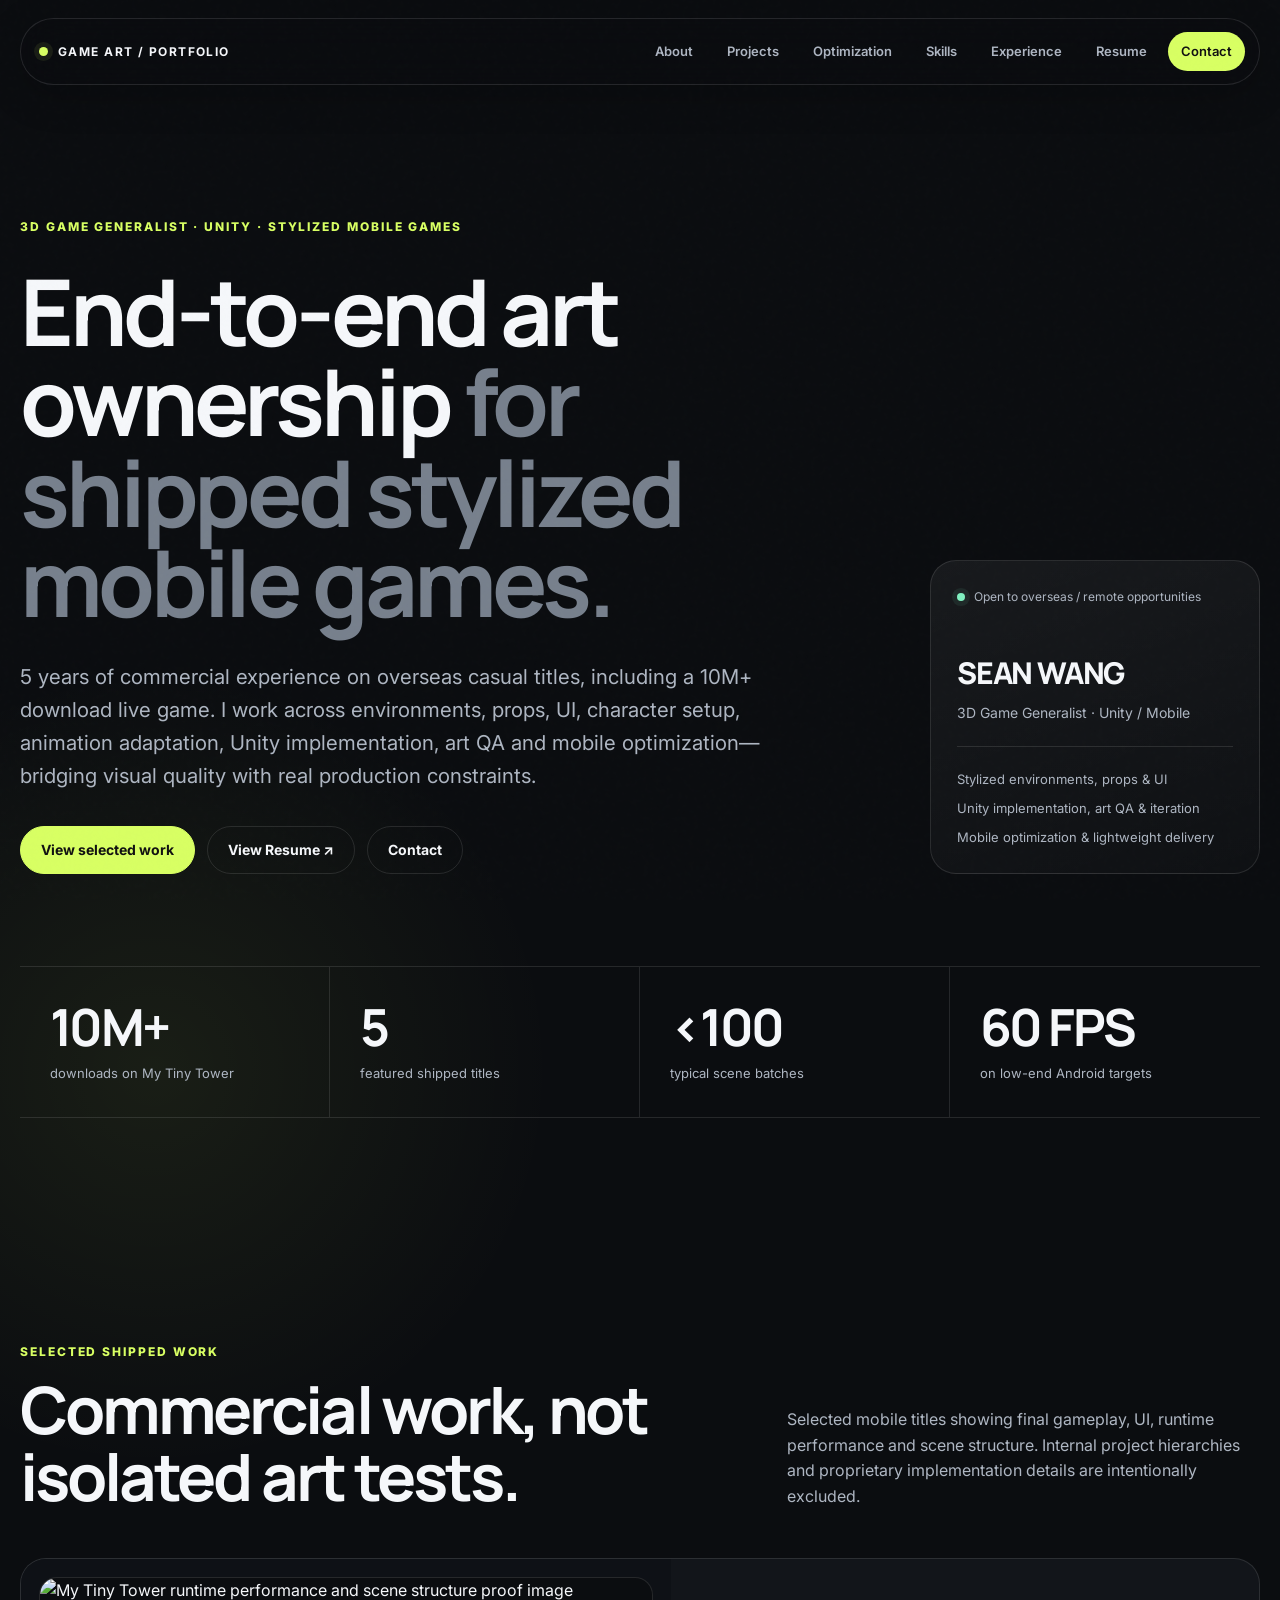
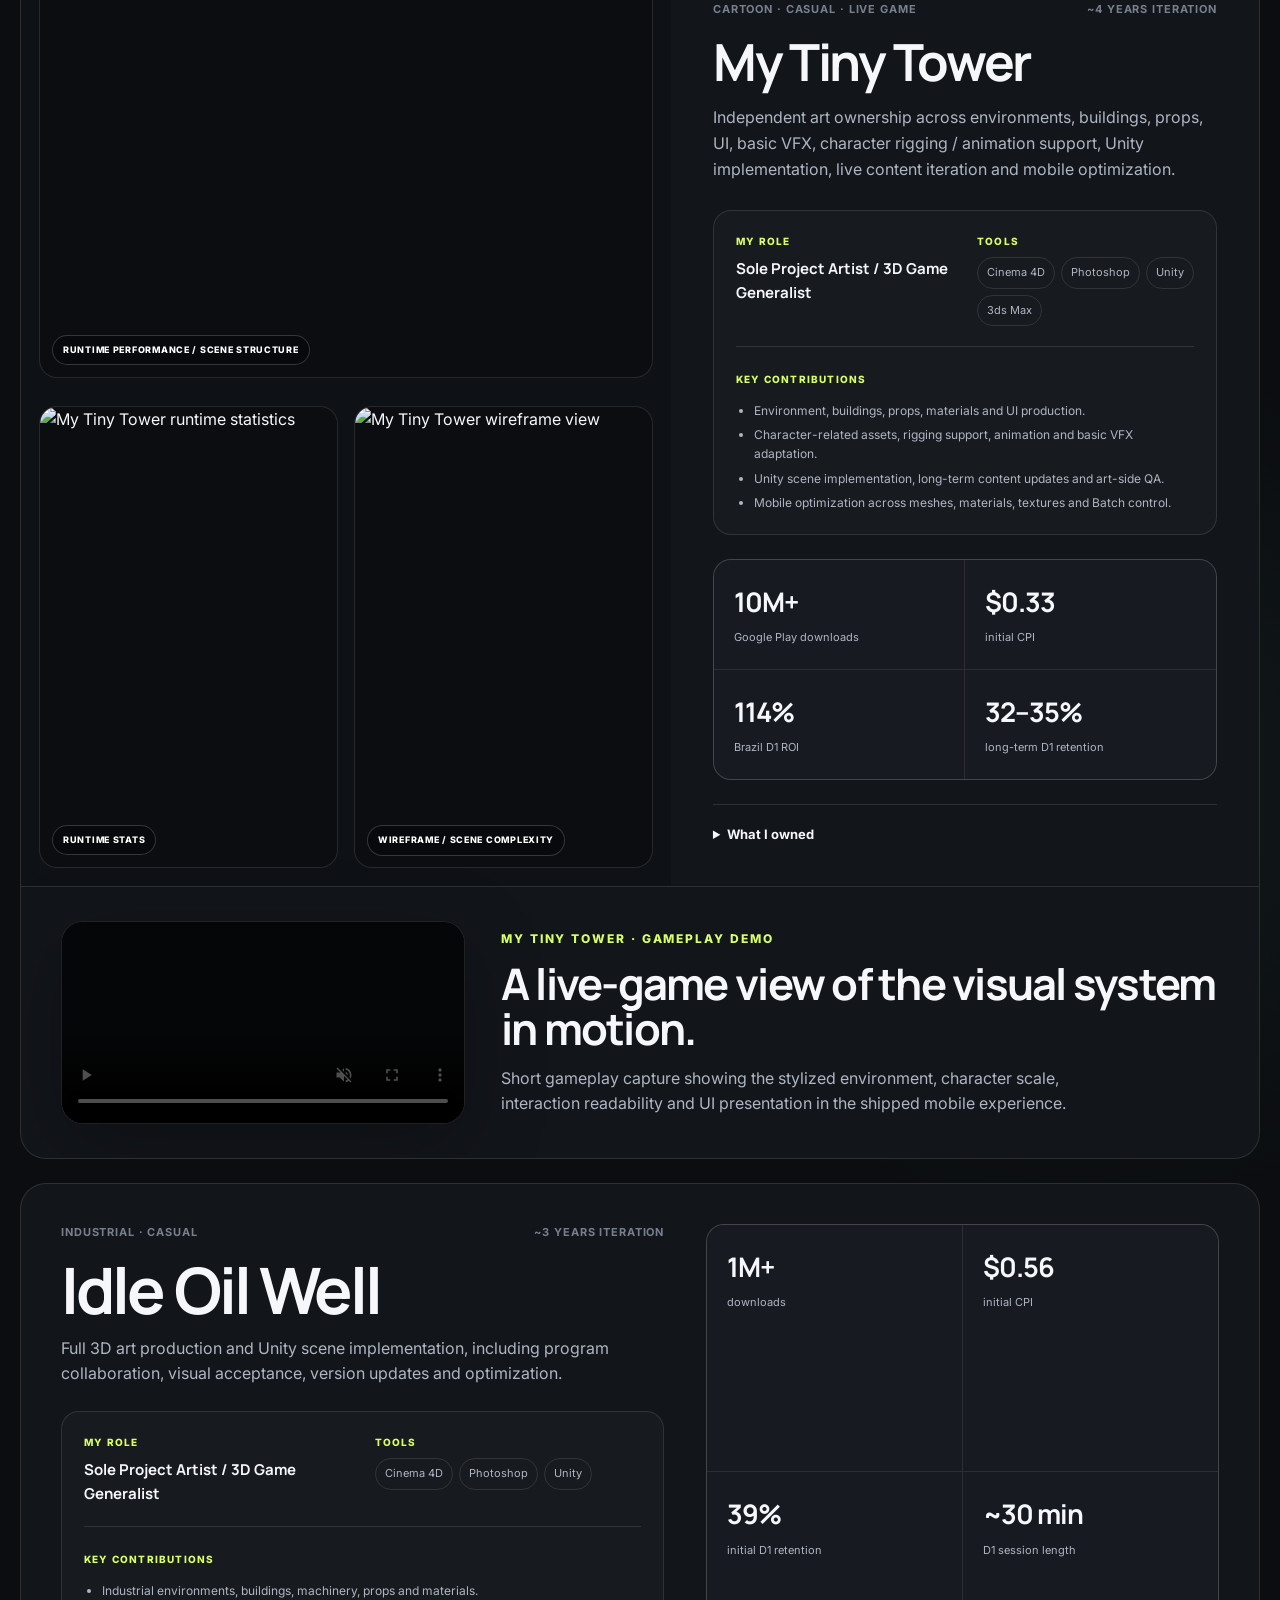
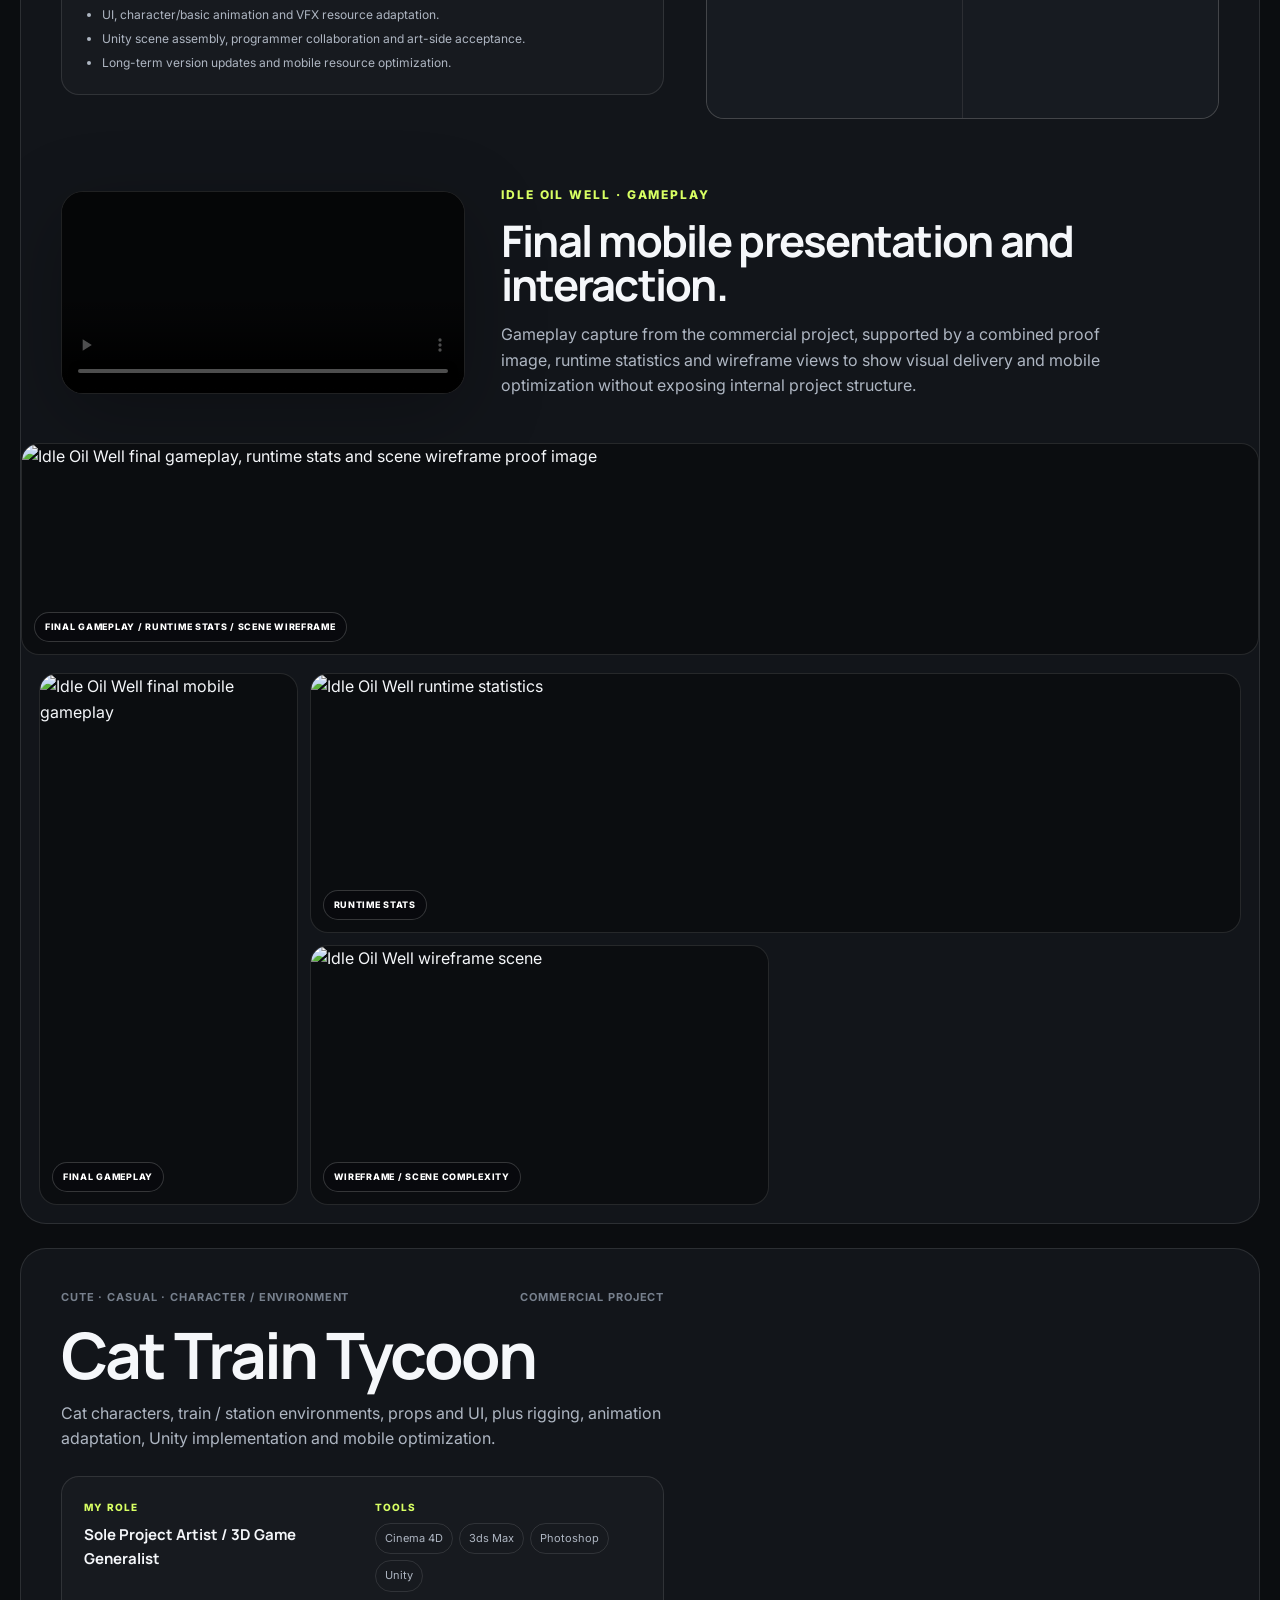
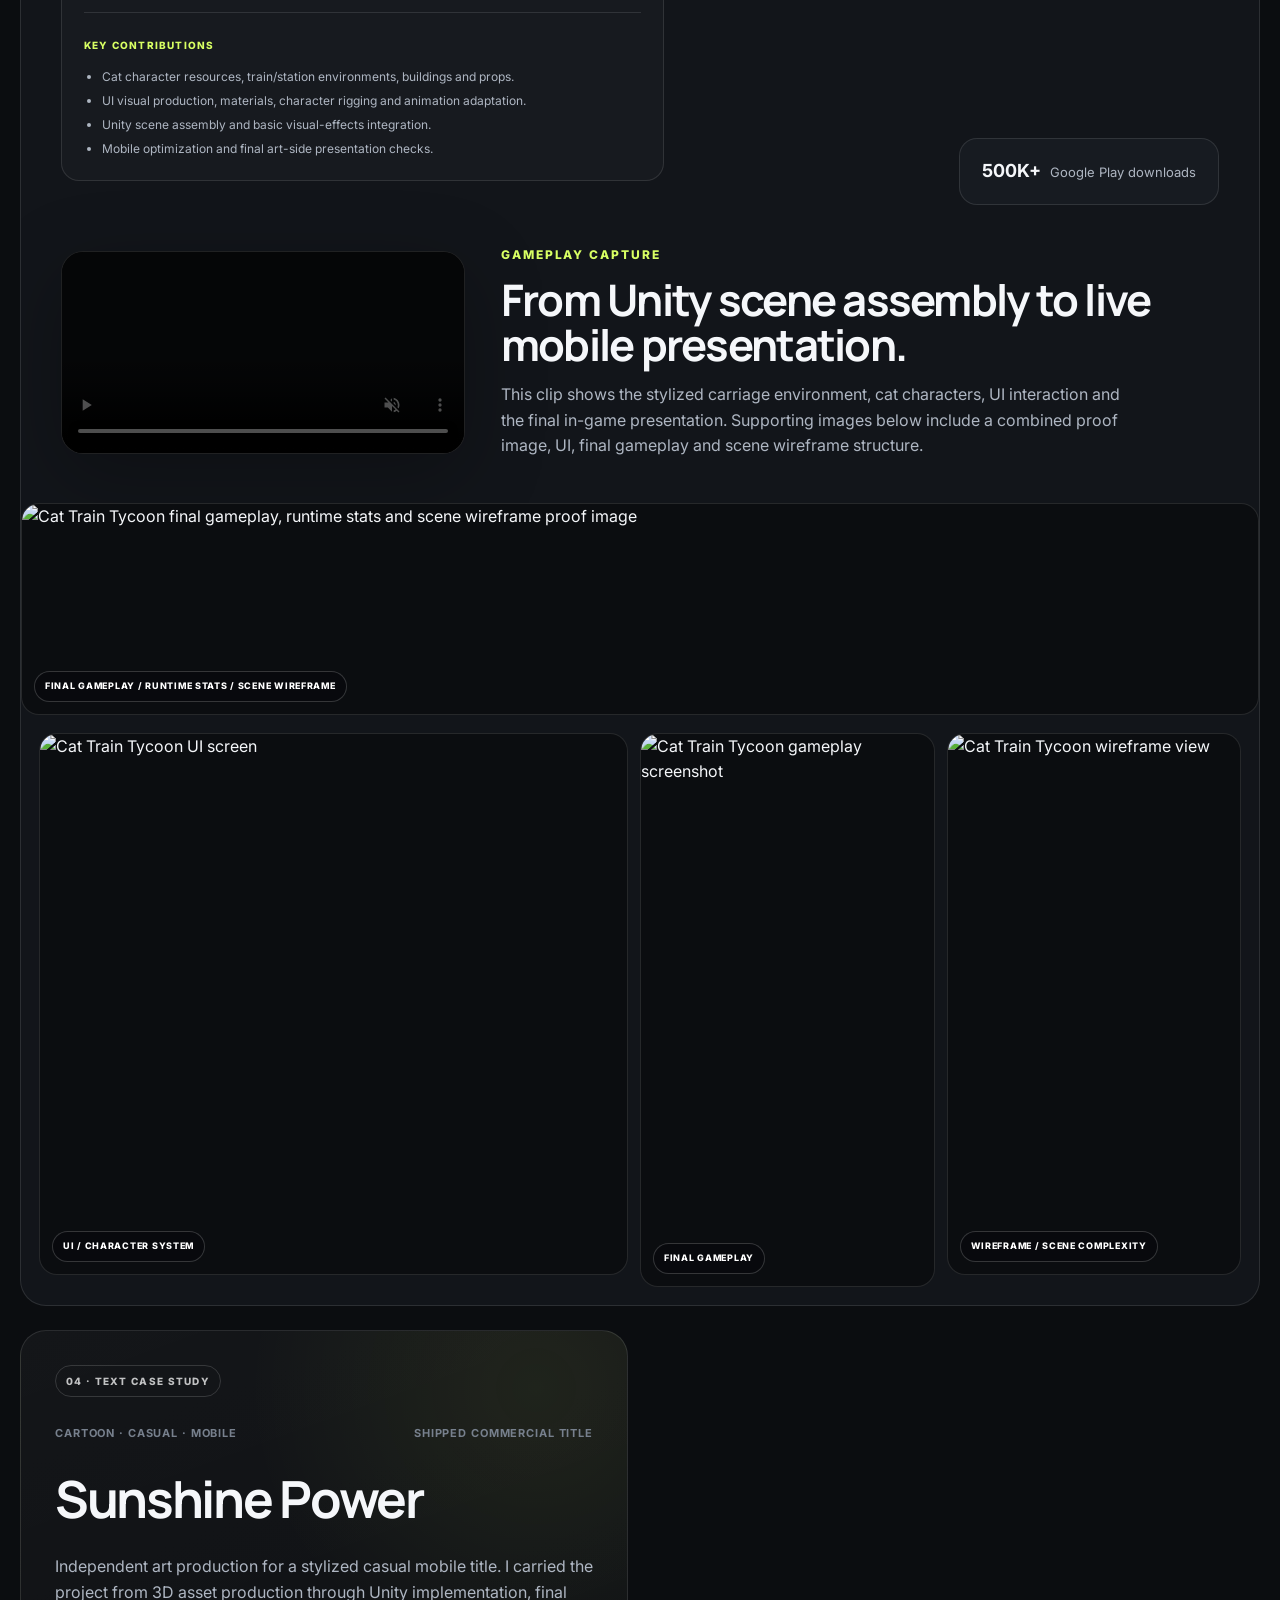
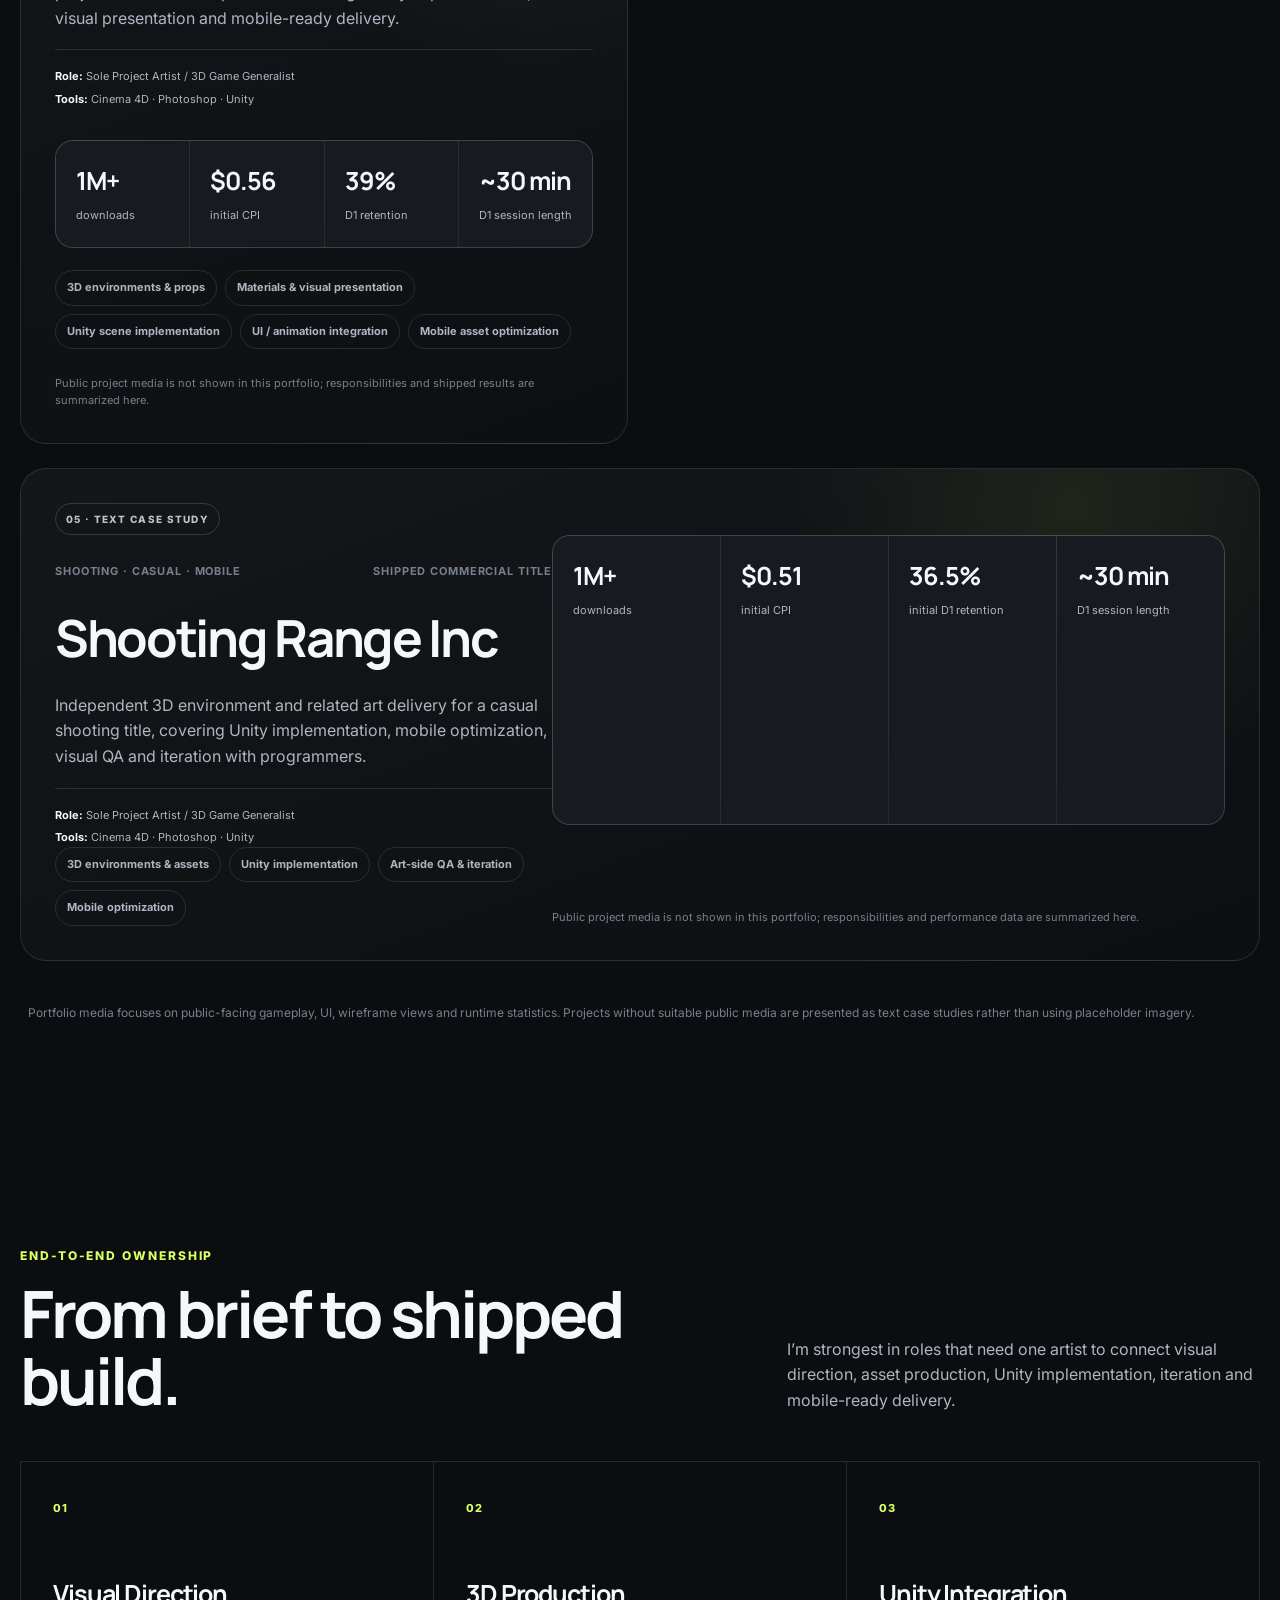
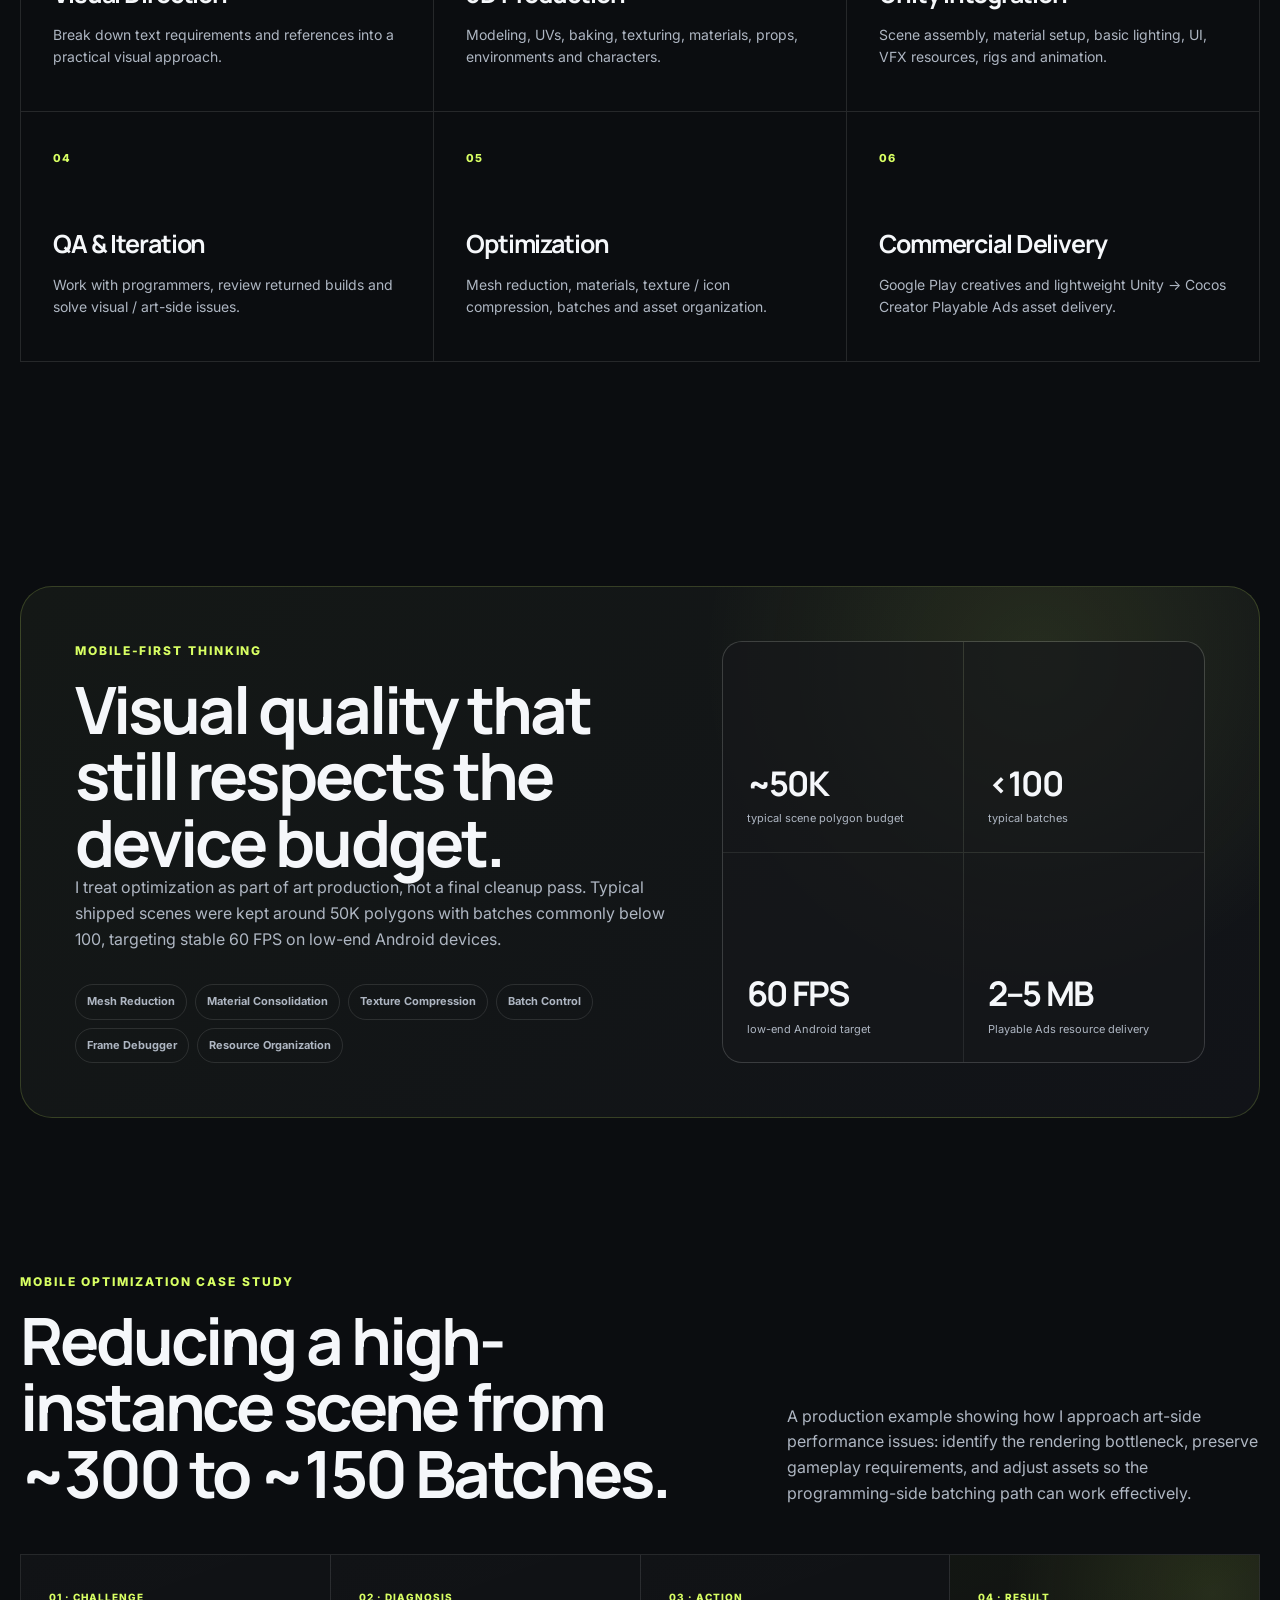
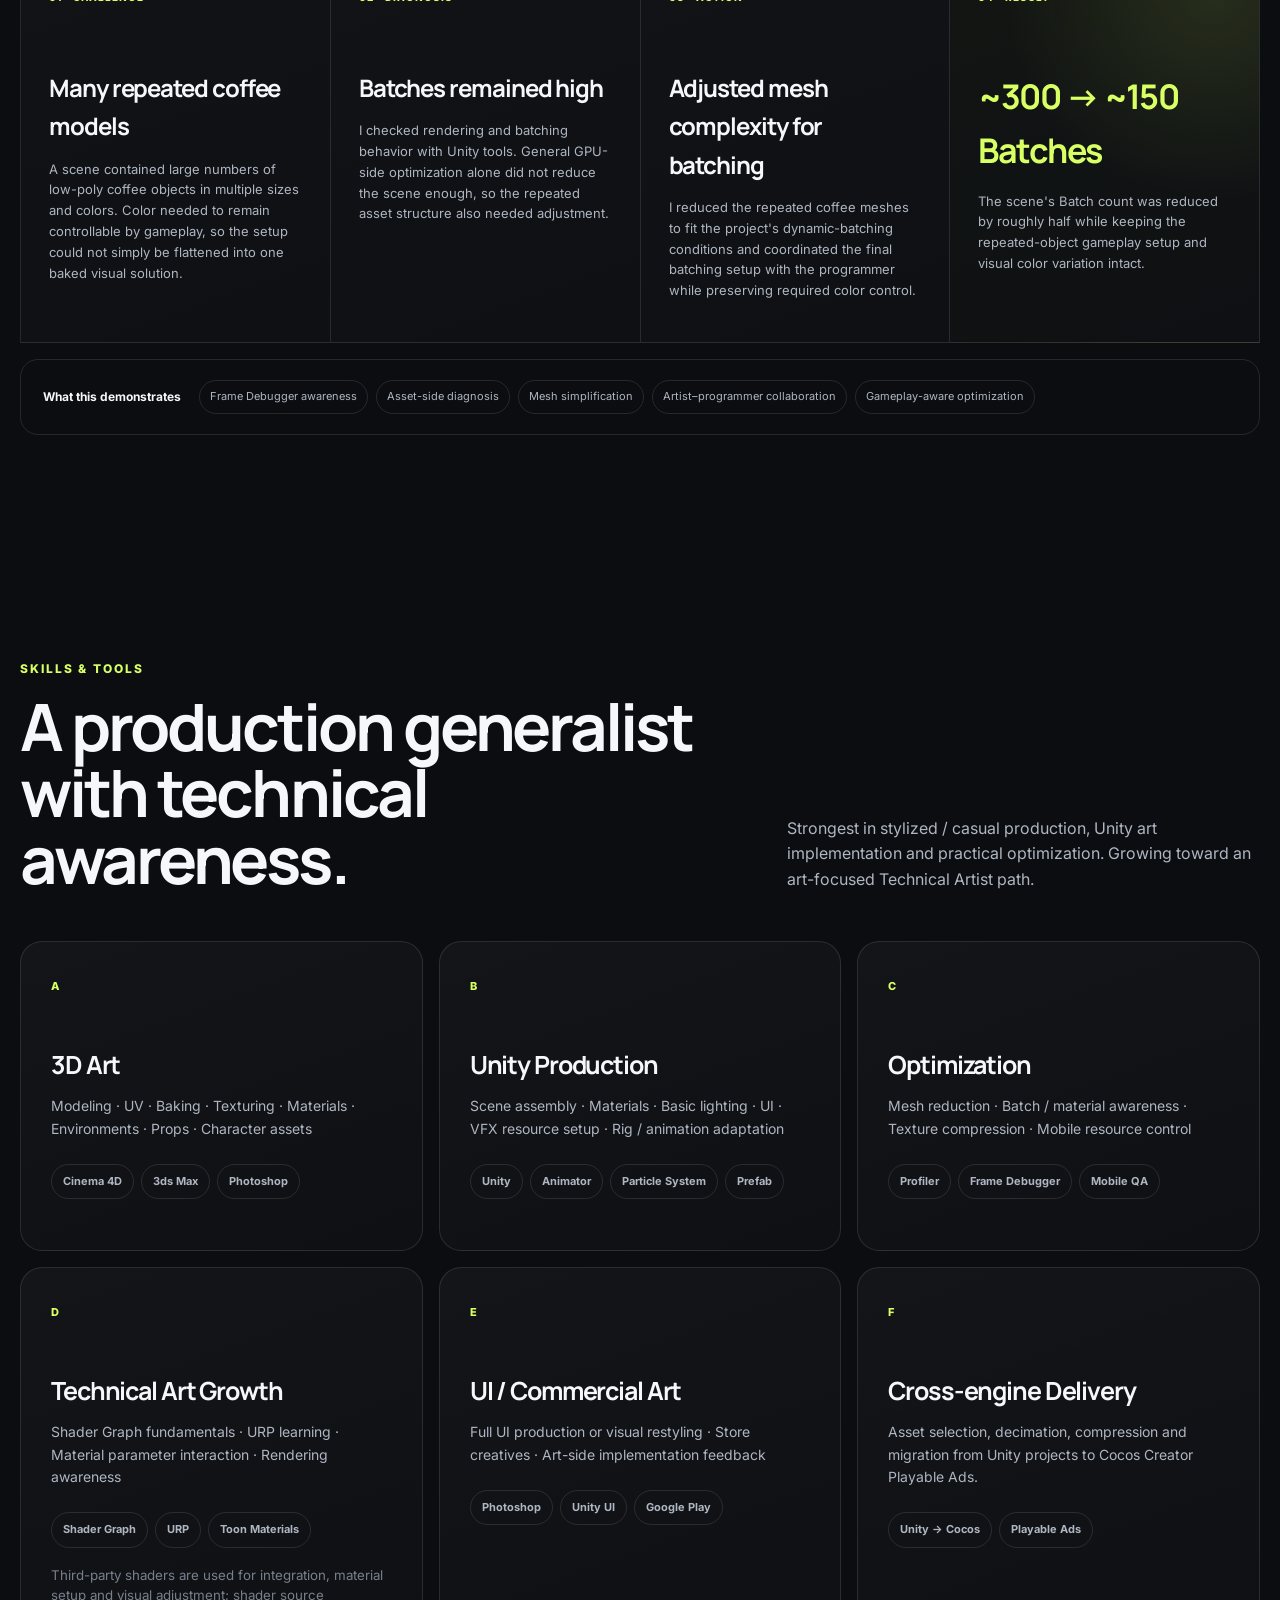
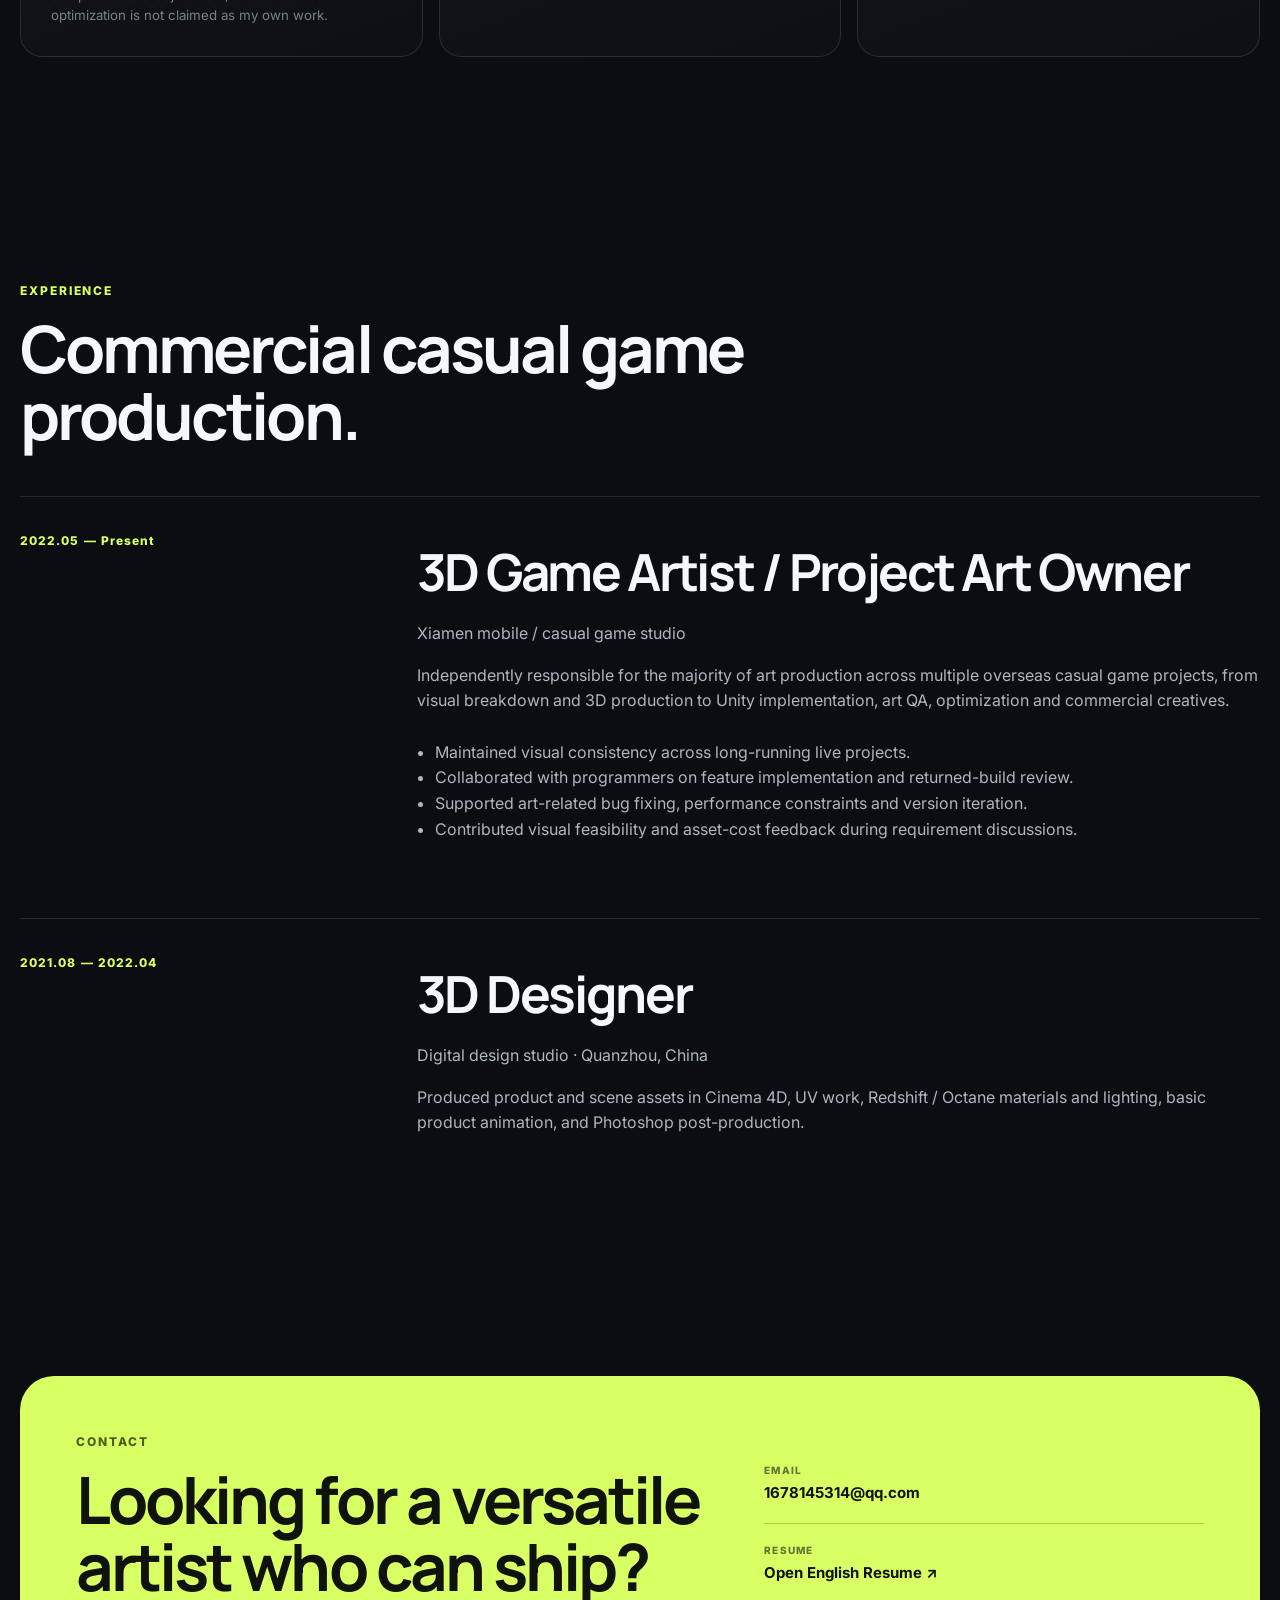
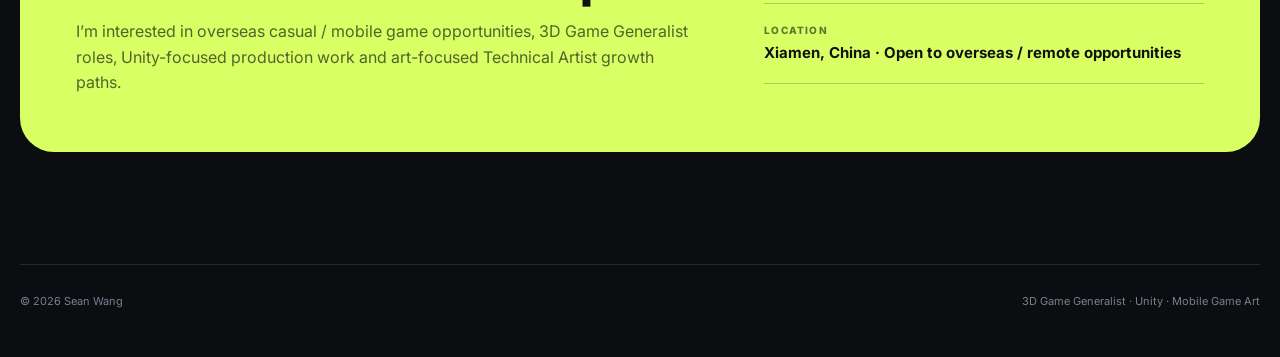
==== commit d06efe70: "Add files via upload" ====
--- a/assets/index.html
+++ b/assets/index.html
@@ -3,23 +3,20 @@
 <head>
   <meta charset="UTF-8" />
   <meta name="viewport" content="width=device-width, initial-scale=1.0" />
-  <meta name="description" content="3D Game Generalist portfolio featuring shipped stylized mobile games, end-to-end art ownership, Unity implementation, art QA and mobile optimization." />
-  <title>3D Game Generalist — Portfolio</title>
+  <meta name="description" content="Sean Wang — 3D Game Generalist focused on shipped stylized mobile games, Unity implementation, end-to-end art ownership, art QA and mobile optimization." />
+  <meta name="theme-color" content="#0b0d10" />
+  <meta property="og:title" content="Sean Wang — 3D Game Generalist Portfolio" />
+  <meta property="og:description" content="Shipped stylized mobile games, end-to-end art ownership, Unity implementation and mobile optimization." />
+  <meta property="og:type" content="website" />
+  <meta property="og:url" content="https://xbin1678145314-spec.github.io/portfolio/" />
+  <title>Sean Wang — 3D Game Generalist Portfolio</title>
   <link rel="preconnect" href="https://fonts.googleapis.com">
   <link rel="preconnect" href="https://fonts.gstatic.com" crossorigin>
   <link href="https://fonts.googleapis.com/css2?family=Inter:wght@400;500;600;700;800&family=Manrope:wght@500;600;700;800&display=swap" rel="stylesheet">
   <link rel="stylesheet" href="styles.css" />
 </head>
 <body>
-  <!--
-    QUICK EDIT CHECKLIST
-    1) Replace "YOUR NAME" in the hero.
-    2) Replace email / Upwork / LinkedIn links in #contact.
-    3) Replace each .project-visual placeholder with your own screenshots.
-    4) Add a PDF resume link if desired.
-  -->
-
-  <div class="noise"></div>
+<div class="noise"></div>
 
   <header class="site-header">
     <a class="brand" href="#top" aria-label="Back to top">
@@ -32,10 +29,12 @@
     </button>
 
     <nav class="nav-links" aria-label="Primary navigation">
+      <a href="#about">About</a>
       <a href="#projects">Projects</a>
-      <a href="#pipeline">Pipeline</a>
+      <a href="#optimization-case">Optimization</a>
       <a href="#skills">Skills</a>
       <a href="#experience">Experience</a>
+      <a href="Sean_Wang_3D_Game_Generalist_Resume.pdf" target="_blank" rel="noopener">Resume</a>
       <a class="nav-cta" href="#contact">Contact</a>
     </nav>
   </header>
@@ -60,7 +59,8 @@
 
           <div class="hero-actions reveal">
             <a class="button primary" href="#projects">View selected work</a>
-            <a class="button ghost" href="#contact">Get in touch</a>
+            <a class="button ghost" href="Sean_Wang_3D_Game_Generalist_Resume.pdf" target="_blank" rel="noopener">View Resume ↗</a>
+            <a class="button ghost" href="#contact">Contact</a>
           </div>
         </div>
 
@@ -70,7 +70,7 @@
             <span>Open to overseas / remote opportunities</span>
           </div>
 
-          <div class="hero-card-title">YOUR NAME</div>
+          <div class="hero-card-title">SEAN WANG</div>
           <div class="hero-card-role">3D Game Generalist · Unity / Mobile</div>
 
           <div class="hero-card-divider"></div>
@@ -147,6 +147,24 @@
               live content iteration and mobile optimization.
             </p>
 
+
+            <div class="project-role-block">
+              <div class="role-row">
+                <div>
+                  <span class="role-label">MY ROLE</span>
+                  <strong>Sole Project Artist / 3D Game Generalist</strong>
+                </div>
+                <div>
+                  <span class="role-label">TOOLS</span>
+                  <div class="role-tools"><span>Cinema 4D</span><span>Photoshop</span><span>Unity</span><span>3ds Max</span></div>
+                </div>
+              </div>
+              <div class="role-contribution">
+                <span class="role-label">KEY CONTRIBUTIONS</span>
+                <ul><li>Environment, buildings, props, materials and UI production.</li><li>Character-related assets, rigging support, animation and basic VFX adaptation.</li><li>Unity scene implementation, long-term content updates and art-side QA.</li><li>Mobile optimization across meshes, materials, textures and Batch control.</li></ul>
+              </div>
+            </div>
+
             <div class="project-kpis">
               <div><strong>10M+</strong><span>Google Play downloads</span></div>
               <div><strong>$0.33</strong><span>initial CPI</span></div>
@@ -196,6 +214,23 @@
                 Full 3D art production and Unity scene implementation, including program collaboration,
                 visual acceptance, version updates and optimization.
               </p>
+            <div class="project-role-block">
+              <div class="role-row">
+                <div>
+                  <span class="role-label">MY ROLE</span>
+                  <strong>Sole Project Artist / 3D Game Generalist</strong>
+                </div>
+                <div>
+                  <span class="role-label">TOOLS</span>
+                  <div class="role-tools"><span>Cinema 4D</span><span>Photoshop</span><span>Unity</span></div>
+                </div>
+              </div>
+              <div class="role-contribution">
+                <span class="role-label">KEY CONTRIBUTIONS</span>
+                <ul><li>Industrial environments, buildings, machinery, props and materials.</li><li>UI, character/basic animation and VFX resource adaptation.</li><li>Unity scene assembly, programmer collaboration and art-side acceptance.</li><li>Long-term version updates and mobile resource optimization.</li></ul>
+              </div>
+            </div>
+
             </div>
             <div class="project-kpis compact">
               <div><strong>1M+</strong><span>downloads</span></div>
@@ -256,6 +291,23 @@
                 Cat characters, train / station environments, props and UI, plus rigging,
                 animation adaptation, Unity implementation and mobile optimization.
               </p>
+            <div class="project-role-block">
+              <div class="role-row">
+                <div>
+                  <span class="role-label">MY ROLE</span>
+                  <strong>Sole Project Artist / 3D Game Generalist</strong>
+                </div>
+                <div>
+                  <span class="role-label">TOOLS</span>
+                  <div class="role-tools"><span>Cinema 4D</span><span>3ds Max</span><span>Photoshop</span><span>Unity</span></div>
+                </div>
+              </div>
+              <div class="role-contribution">
+                <span class="role-label">KEY CONTRIBUTIONS</span>
+                <ul><li>Cat character resources, train/station environments, buildings and props.</li><li>UI visual production, materials, character rigging and animation adaptation.</li><li>Unity scene assembly and basic visual-effects integration.</li><li>Mobile optimization and final art-side presentation checks.</li></ul>
+              </div>
+            </div>
+
             </div>
             <div class="single-stat project-download"><strong>500K+</strong> Google Play downloads</div>
           </div>
@@ -313,19 +365,26 @@
                 project from 3D asset production through Unity implementation, final visual
                 presentation and mobile-ready delivery.
               </p>
-            </div>
-
-            <div class="text-case-body">
-              <div class="text-case-stat">
-                <strong>1M+</strong>
-                <span>downloads</span>
-              </div>
-              <div class="text-case-focus">
-                <span>3D environments & props</span>
-                <span>Materials & visual presentation</span>
-                <span>Unity scene implementation</span>
-                <span>Mobile asset optimization</span>
-              </div>
+              <div class="text-role-line">
+                <span><b>Role:</b> Sole Project Artist / 3D Game Generalist</span>
+                <span><b>Tools:</b> Cinema 4D · Photoshop · Unity</span>
+              </div>
+
+            </div>
+
+            <div class="text-case-kpis four-kpis">
+              <div><strong>1M+</strong><span>downloads</span></div>
+              <div><strong>$0.56</strong><span>initial CPI</span></div>
+              <div><strong>39%</strong><span>D1 retention</span></div>
+              <div><strong>~30 min</strong><span>D1 session length</span></div>
+            </div>
+
+            <div class="text-case-focus">
+              <span>3D environments & props</span>
+              <span>Materials & visual presentation</span>
+              <span>Unity scene implementation</span>
+              <span>UI / animation integration</span>
+              <span>Mobile asset optimization</span>
             </div>
 
             <div class="text-case-note">
@@ -340,17 +399,23 @@
                 <span>Shooting · Casual · Mobile</span>
                 <span>Shipped Commercial Title</span>
               </div>
-              <h3>Shooting Inc</h3>
+              <h3>Shooting Range Inc</h3>
               <p class="text-case-summary">
                 Independent 3D environment and related art delivery for a casual shooting title,
                 covering Unity implementation, mobile optimization, visual QA and iteration with programmers.
               </p>
+              <div class="text-role-line">
+                <span><b>Role:</b> Sole Project Artist / 3D Game Generalist</span>
+                <span><b>Tools:</b> Cinema 4D · Photoshop · Unity</span>
+              </div>
+
             </div>
 
             <div class="text-case-kpis">
               <div><strong>1M+</strong><span>downloads</span></div>
-              <div><strong>$0.55</strong><span>initial CPI</span></div>
-              <div><strong>35%</strong><span>initial D1 retention</span></div>
+              <div><strong>$0.51</strong><span>initial CPI</span></div>
+              <div><strong>36.5%</strong><span>initial D1 retention</span></div>
+              <div><strong>~30 min</strong><span>D1 session length</span></div>
             </div>
 
             <div class="text-case-focus">
@@ -460,6 +525,65 @@
       </div>
     </section>
 
+    <section class="section optimization-case-section" id="optimization-case">
+      <div class="section-heading reveal">
+        <div>
+          <div class="eyebrow">MOBILE OPTIMIZATION CASE STUDY</div>
+          <h2>Reducing a high-instance scene from ~300 to ~150 Batches.</h2>
+        </div>
+        <p>
+          A production example showing how I approach art-side performance issues:
+          identify the rendering bottleneck, preserve gameplay requirements, and adjust assets
+          so the programming-side batching path can work effectively.
+        </p>
+      </div>
+
+      <div class="case-flow reveal">
+        <div class="case-flow-step">
+          <span>01 · CHALLENGE</span>
+          <h3>Many repeated coffee models</h3>
+          <p>
+            A scene contained large numbers of low-poly coffee objects in multiple sizes and colors.
+            Color needed to remain controllable by gameplay, so the setup could not simply be flattened
+            into one baked visual solution.
+          </p>
+        </div>
+        <div class="case-flow-step">
+          <span>02 · DIAGNOSIS</span>
+          <h3>Batches remained high</h3>
+          <p>
+            I checked rendering and batching behavior with Unity tools. General GPU-side optimization
+            alone did not reduce the scene enough, so the repeated asset structure also needed adjustment.
+          </p>
+        </div>
+        <div class="case-flow-step">
+          <span>03 · ACTION</span>
+          <h3>Adjusted mesh complexity for batching</h3>
+          <p>
+            I reduced the repeated coffee meshes to fit the project's dynamic-batching conditions and
+            coordinated the final batching setup with the programmer while preserving required color control.
+          </p>
+        </div>
+        <div class="case-flow-step result">
+          <span>04 · RESULT</span>
+          <h3>~300 → ~150 Batches</h3>
+          <p>
+            The scene's Batch count was reduced by roughly half while keeping the repeated-object gameplay
+            setup and visual color variation intact.
+          </p>
+        </div>
+      </div>
+
+      <div class="case-takeaway reveal">
+        <strong>What this demonstrates</strong>
+        <span>Frame Debugger awareness</span>
+        <span>Asset-side diagnosis</span>
+        <span>Mesh simplification</span>
+        <span>Artist–programmer collaboration</span>
+        <span>Gameplay-aware optimization</span>
+      </div>
+    </section>
+
     <section class="section" id="skills">
       <div class="section-heading reveal">
         <div>
@@ -532,7 +656,7 @@
       <div class="timeline reveal">
         <div class="timeline-date">2022.05 — Present</div>
         <div class="timeline-content">
-          <h3>Independent Core Artist / 3D Game Generalist</h3>
+          <h3>3D Game Artist / Project Art Owner</h3>
           <p class="company">Xiamen mobile / casual game studio</p>
           <p>
             Independently responsible for the majority of art production across multiple
@@ -547,6 +671,17 @@
           </ul>
         </div>
       </div>
+      <div class="timeline reveal secondary-timeline">
+        <div class="timeline-date">2021.08 — 2022.04</div>
+        <div class="timeline-content">
+          <h3>3D Designer</h3>
+          <p class="company">Digital design studio · Quanzhou, China</p>
+          <p>
+            Produced product and scene assets in Cinema 4D, UV work, Redshift / Octane
+            materials and lighting, basic product animation, and Photoshop post-production.
+          </p>
+        </div>
+      </div>
     </section>
 
     <section class="section contact-section" id="contact">
@@ -555,31 +690,31 @@
           <div class="eyebrow">CONTACT</div>
           <h2>Looking for a versatile artist who can ship?</h2>
           <p>
-            I’m interested in overseas casual / mobile game opportunities, remote collaboration,
-            3D Game Generalist roles and art-focused Technical Artist growth paths.
+            I’m interested in overseas casual / mobile game opportunities, 3D Game Generalist roles,
+            Unity-focused production work and art-focused Technical Artist growth paths.
           </p>
         </div>
 
         <div class="contact-links">
-          <a href="mailto:YOUR_EMAIL@example.com">
+          <a href="mailto:1678145314@qq.com">
             <span>Email</span>
-            <strong>YOUR_EMAIL@example.com</strong>
+            <strong>1678145314@qq.com</strong>
           </a>
-          <a href="#" onclick="return false;">
-            <span>Upwork</span>
-            <strong>Add your profile link ↗</strong>
+          <a href="Sean_Wang_3D_Game_Generalist_Resume.pdf" target="_blank" rel="noopener">
+            <span>Resume</span>
+            <strong>Open English Resume ↗</strong>
           </a>
-          <a href="#" onclick="return false;">
-            <span>LinkedIn / Other</span>
-            <strong>Add your profile link ↗</strong>
-          </a>
+          <div class="contact-static">
+            <span>Location</span>
+            <strong>Xiamen, China · Open to overseas / remote opportunities</strong>
+          </div>
         </div>
       </div>
     </section>
   </main>
 
   <footer>
-    <span>© <span id="year"></span> YOUR NAME</span>
+    <span>© <span id="year"></span> Sean Wang</span>
     <span>3D Game Generalist · Unity · Mobile Game Art</span>
   </footer>
 
--- a/assets/styles.css
+++ b/assets/styles.css
@@ -1285,3 +1285,175 @@
     grid-template-columns: 1fr;
   }
 }
+
+
+/* V6 — application-ready portfolio additions */
+.about-section { padding-top: 70px; }
+
+.about-grid {
+  display: grid;
+  grid-template-columns: repeat(3, 1fr);
+  border-top: 1px solid var(--line);
+  border-left: 1px solid var(--line);
+}
+.about-card {
+  min-height: 230px;
+  padding: 30px;
+  border-right: 1px solid var(--line);
+  border-bottom: 1px solid var(--line);
+}
+.about-card > span,
+.role-label {
+  color: var(--accent);
+  font-size: 10px;
+  font-weight: 800;
+  letter-spacing: .12em;
+}
+.about-card h3 { font-size: 24px; margin: 48px 0 10px; }
+.about-card p { color: var(--muted); font-size: 14px; margin: 0; }
+
+.about-resume {
+  margin-top: 18px;
+  padding: 22px 24px;
+  border: 1px solid var(--line);
+  border-radius: 18px;
+  display: flex;
+  align-items: center;
+  justify-content: space-between;
+  gap: 20px;
+  background: rgba(255,255,255,.025);
+}
+.about-resume div { display: grid; gap: 4px; }
+.about-resume strong { font-family: Manrope, Inter, sans-serif; font-size: 18px; }
+.about-resume span { color: var(--muted); font-size: 12px; }
+
+.project-role-block {
+  margin: 24px 0;
+  padding: 22px;
+  border: 1px solid var(--line);
+  border-radius: 18px;
+  background: rgba(255,255,255,.025);
+}
+.role-row {
+  display: grid;
+  grid-template-columns: 1fr 1fr;
+  gap: 24px;
+}
+.role-row > div { display: grid; gap: 8px; align-content: start; }
+.role-row strong { font-family: Manrope, Inter, sans-serif; font-size: 15px; }
+.role-tools { display: flex; flex-wrap: wrap; gap: 6px; }
+.role-tools span {
+  padding: 6px 9px;
+  border: 1px solid var(--line);
+  border-radius: 999px;
+  color: var(--muted);
+  font-size: 11px;
+}
+.role-contribution {
+  margin-top: 20px;
+  padding-top: 18px;
+  border-top: 1px solid var(--line);
+}
+.role-contribution ul {
+  margin: 10px 0 0;
+  padding-left: 18px;
+  color: var(--muted);
+  font-size: 12px;
+}
+.role-contribution li + li { margin-top: 5px; }
+
+.text-role-line {
+  display: grid;
+  gap: 5px;
+  margin-top: 18px;
+  padding-top: 18px;
+  border-top: 1px solid var(--line);
+}
+.text-role-line span { color: var(--muted); font-size: 11px; }
+.text-role-line b { color: var(--text); }
+
+.four-kpis,
+.text-case-grid .text-case-kpis {
+  grid-template-columns: repeat(4, 1fr);
+}
+
+.optimization-case-section { padding-top: 42px; }
+
+.case-flow {
+  display: grid;
+  grid-template-columns: repeat(4, 1fr);
+  border-top: 1px solid var(--line);
+  border-left: 1px solid var(--line);
+}
+.case-flow-step {
+  min-height: 320px;
+  padding: 28px;
+  border-right: 1px solid var(--line);
+  border-bottom: 1px solid var(--line);
+  background: linear-gradient(160deg, rgba(255,255,255,.025), rgba(255,255,255,.01));
+}
+.case-flow-step > span {
+  color: var(--accent);
+  font-size: 10px;
+  font-weight: 800;
+  letter-spacing: .1em;
+}
+.case-flow-step h3 { font-size: 24px; margin: 60px 0 12px; }
+.case-flow-step p { color: var(--muted); font-size: 13px; }
+.case-flow-step.result {
+  background:
+    radial-gradient(circle at 85% 10%, rgba(216,255,99,.11), transparent 13rem),
+    linear-gradient(160deg, rgba(216,255,99,.035), rgba(255,255,255,.01));
+}
+.case-flow-step.result h3 { font-size: 34px; color: var(--accent); }
+
+.case-takeaway {
+  margin-top: 16px;
+  padding: 20px 22px;
+  display: flex;
+  flex-wrap: wrap;
+  gap: 8px;
+  align-items: center;
+  border: 1px solid var(--line);
+  border-radius: 18px;
+}
+.case-takeaway strong { margin-right: 10px; font-size: 12px; }
+.case-takeaway span {
+  padding: 7px 10px;
+  border: 1px solid var(--line);
+  border-radius: 999px;
+  color: var(--muted);
+  font-size: 11px;
+}
+
+.secondary-timeline { margin-top: 60px; }
+
+.contact-static {
+  padding: 18px 0;
+  border-bottom: 1px solid rgba(16,18,14,.2);
+  display: grid;
+  gap: 3px;
+}
+.contact-static span {
+  font-size: 10px;
+  font-weight: 800;
+  letter-spacing: .12em;
+  text-transform: uppercase;
+  opacity: .58;
+}
+.contact-static strong { font-size: 15px; }
+
+@media (max-width: 980px) {
+  .about-grid { grid-template-columns: 1fr; }
+  .case-flow { grid-template-columns: repeat(2, 1fr); }
+  .four-kpis,
+  .text-case-grid .text-case-kpis { grid-template-columns: repeat(2, 1fr); }
+}
+@media (max-width: 760px) {
+  .about-resume { align-items: flex-start; flex-direction: column; }
+  .role-row { grid-template-columns: 1fr; }
+  .case-flow { grid-template-columns: 1fr; }
+  .case-flow-step { min-height: 260px; }
+  .four-kpis,
+  .text-case-grid .text-case-kpis { grid-template-columns: 1fr; }
+}
